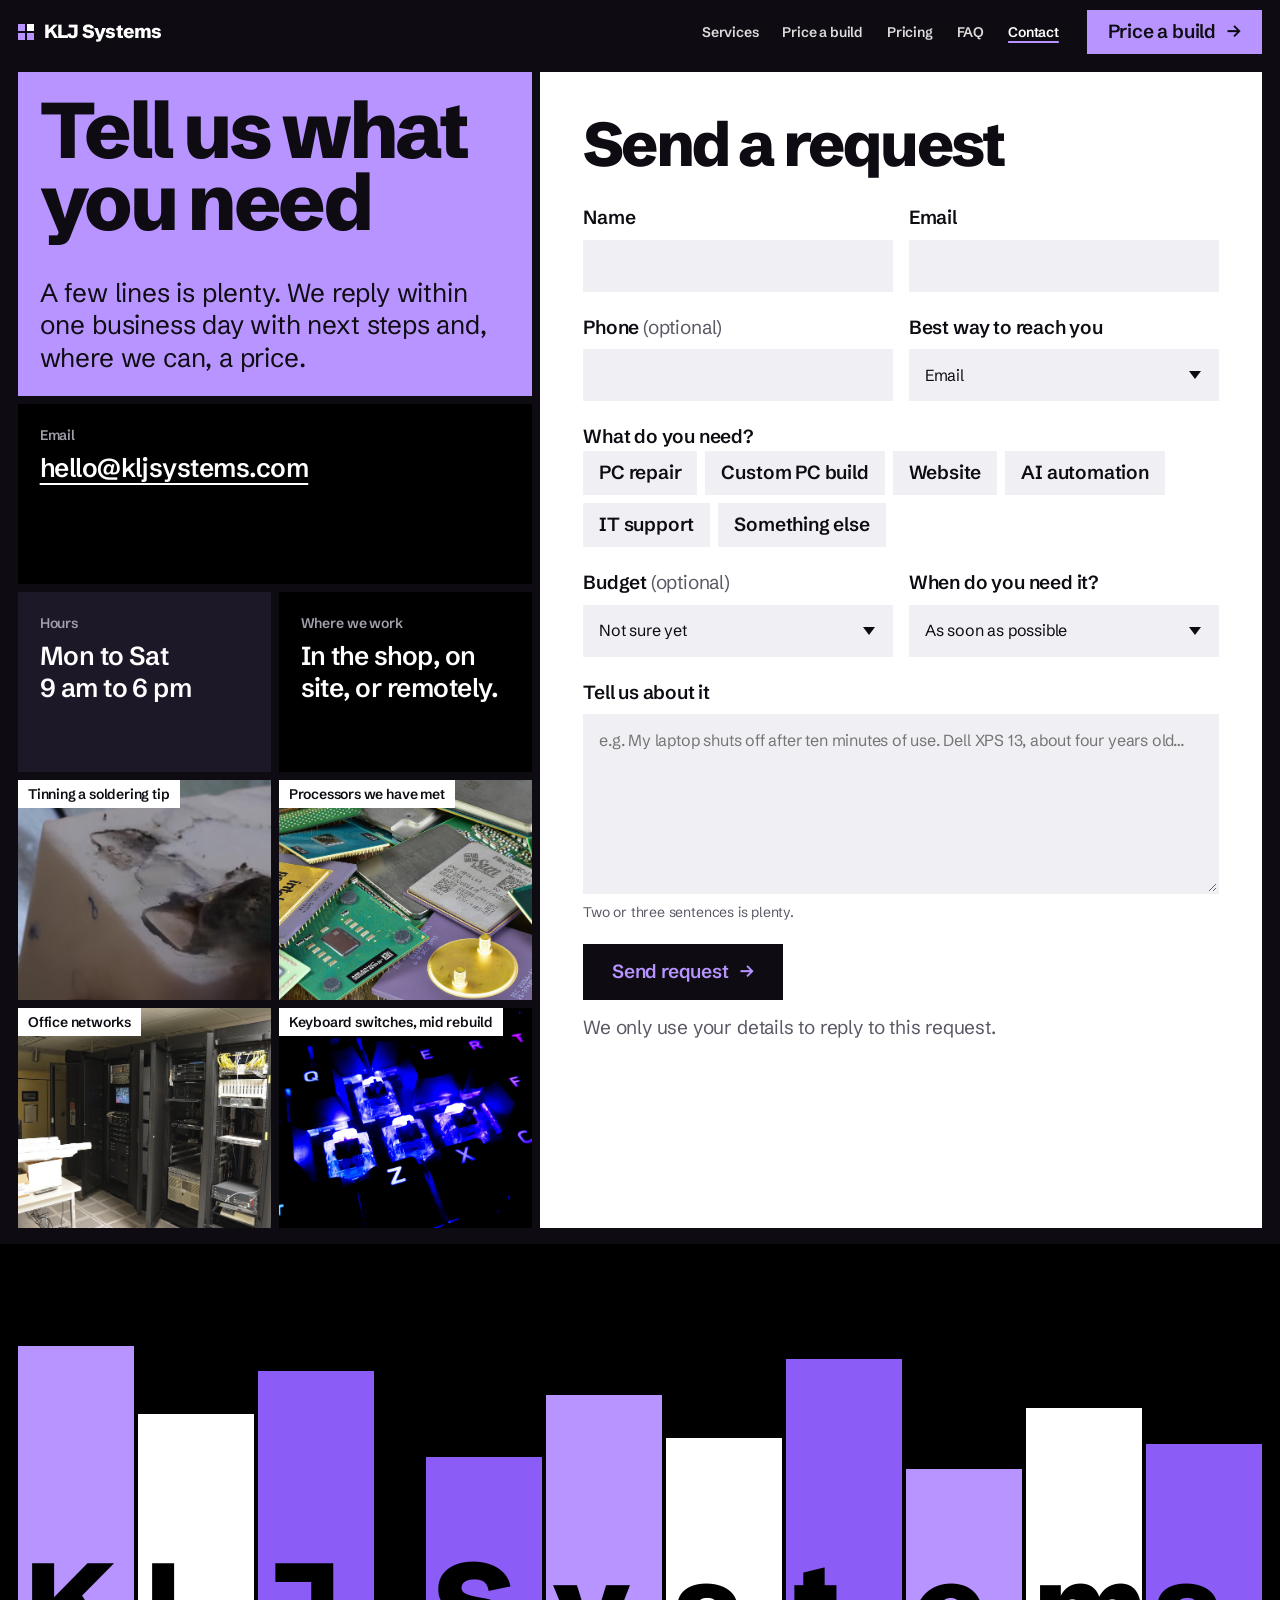
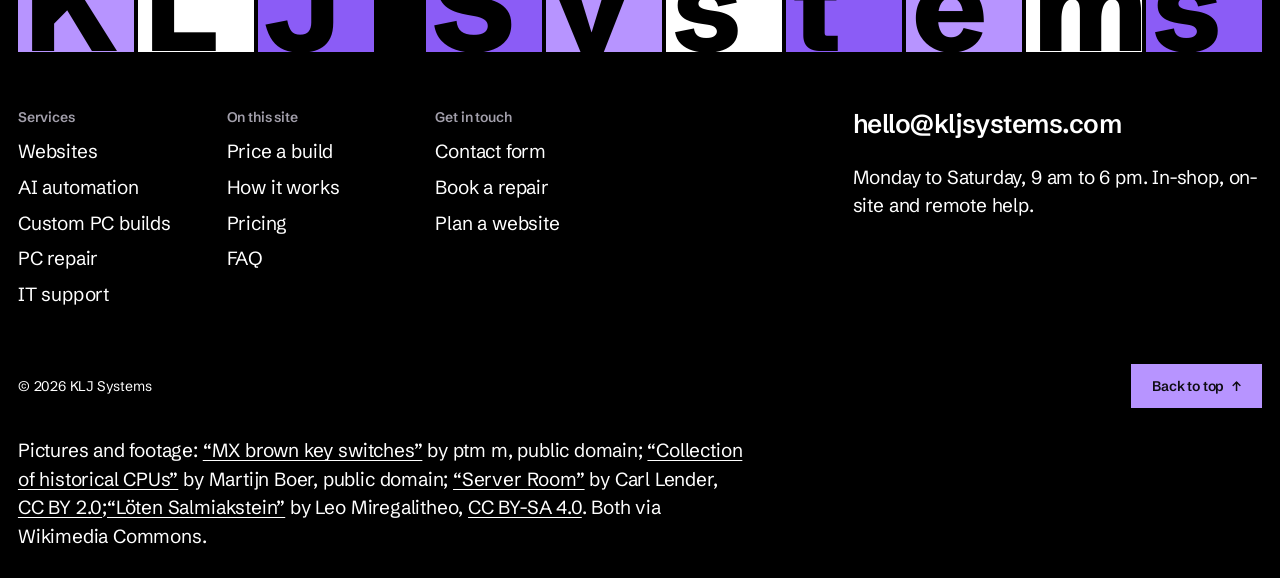
==== contact.html @ bd4d94d3 "Add KLJ Systems marketing website Two static pages for KLJ Systems (websites, AI automation, custom " ====
<!doctype html>
<html lang="en">
<head>
<meta charset="utf-8">
<meta name="viewport" content="width=device-width, initial-scale=1">
<title>Contact KLJ Systems — repairs, builds, websites and automation</title>
<meta name="description" content="Tell KLJ Systems what you need: a PC repair, a custom build, a website, AI automation or IT support. Reply within one business day.">
<meta name="theme-color" content="#0e0c12">
<link rel="icon" href="assets/favicon.svg" type="image/svg+xml">
<link rel="preconnect" href="https://fonts.googleapis.com">
<link rel="preconnect" href="https://fonts.gstatic.com" crossorigin>
<link href="https://fonts.googleapis.com/css2?family=Schibsted+Grotesk:wght@400;600;800&display=swap" rel="stylesheet">
<link rel="stylesheet" href="css/site.css">
<script>document.documentElement.classList.add('js')</script>
</head>
<body>
<a class="skip" href="#form">Skip to the form</a>

<header class="bar">
  <a class="bar__mark" href="index.html"><span class="bar__chip" aria-hidden="true"><i></i><i></i><i></i><i></i></span>KLJ Systems</a>
  <nav class="bar__links" aria-label="Main">
    <a href="index.html#services">Services</a>
    <a href="index.html#build">Price a build</a>
    <a href="index.html#pricing">Pricing</a>
    <a href="index.html#faq">FAQ</a>
    <a href="contact.html" aria-current="page">Contact</a>
  </nav>
  <a class="button" href="index.html#build">Price a build <span class="arrow" aria-hidden="true">→</span></a>
</header>

<main id="main" class="contact">
  <div class="contact__side">
    <div class="ctile ctile--title">
      <h1 data-lines>Tell us what you need</h1>
      <p data-reveal>A few lines is plenty. We reply within one business day with next steps and, where we can, a price.</p>
    </div>
    <div class="ctile ctile--dark ctile--wide" data-reveal style="--i:1">
      <h2>Email</h2>
      <p class="lead"><a class="link-on" href="mailto:hello@kljsystems.com">hello@kljsystems.com</a></p>
    </div>
    <div class="ctile" data-reveal style="--i:2">
      <h2>Hours</h2>
      <p class="lead">Mon to Sat<br>9 am to 6 pm</p>
    </div>
    <div class="ctile ctile--dark" data-reveal style="--i:3">
      <h2>Where we work</h2>
      <p class="lead">In the shop, on site, or remotely.</p>
    </div>
    <figure class="ctile ctile--pic" data-reveal style="--i:4">
      <video autoplay muted loop playsinline preload="metadata" poster="assets/img/loten-salmiakstein-poster.jpg" width="854" height="480" aria-hidden="true"><source src="assets/img/loten-salmiakstein.webm" type="video/webm"></video>
      <figcaption>Tinning a soldering tip</figcaption>
    </figure>
    <figure class="ctile ctile--pic" data-reveal style="--i:5">
      <img src="assets/img/collection-of-historical-cpus.jpg" width="1600" height="1066" alt="A pile of desktop processors from three decades" loading="lazy">
      <figcaption>Processors we have met</figcaption>
    </figure>
    <figure class="ctile ctile--pic" data-reveal style="--i:6">
      <img src="assets/img/server-room-22397102849.jpg" width="1600" height="1066" alt="Server racks with network cabling in a small server room" loading="lazy">
      <figcaption>Office networks</figcaption>
    </figure>
    <figure class="ctile ctile--pic" data-reveal style="--i:7">
      <img src="assets/img/mx-brown-key-switches.jpg" width="1600" height="1200" alt="Backlit mechanical key switches with the keycaps removed" loading="lazy">
      <figcaption>Keyboard switches, mid rebuild</figcaption>
    </figure>
  </div>

  <section class="formtile on-paper" id="form" aria-labelledby="form-title">
    <div id="form-area">
      <h2 id="form-title" data-reveal>Send a request</h2>
      <div class="prefill" id="prefill" hidden>
        <b>Your build sheet is attached below.</b>
        <span>Change anything you like before you send it.</span>
      </div>

      <form class="form" id="contact-form" action="mailto:hello@kljsystems.com" method="post" enctype="text/plain" novalidate style="margin-top:32px">
        <div class="fld">
          <label for="f-name">Name</label>
          <input id="f-name" name="name" type="text" autocomplete="name" required aria-describedby="e-name">
          <span class="err" id="e-name" aria-live="polite"></span>
        </div>
        <div class="fld">
          <label for="f-email">Email</label>
          <input id="f-email" name="email" type="email" autocomplete="email" spellcheck="false" required aria-describedby="e-email">
          <span class="err" id="e-email" aria-live="polite"></span>
        </div>
        <div class="fld">
          <label for="f-phone">Phone <span class="opt">(optional)</span></label>
          <input id="f-phone" name="phone" type="tel" autocomplete="tel">
        </div>
        <div class="fld">
          <label for="f-reach">Best way to reach you</label>
          <select id="f-reach" name="reach">
            <option>Email</option>
            <option>Phone call</option>
            <option>Text message</option>
          </select>
        </div>

        <fieldset class="fld full" aria-describedby="e-service">
          <legend>What do you need?</legend>
          <div class="chips">
            <label class="chip"><input type="radio" name="service" value="PC repair" required><span>PC repair</span></label>
            <label class="chip"><input type="radio" name="service" value="Custom PC build"><span>Custom PC build</span></label>
            <label class="chip"><input type="radio" name="service" value="Website"><span>Website</span></label>
            <label class="chip"><input type="radio" name="service" value="AI automation"><span>AI automation</span></label>
            <label class="chip"><input type="radio" name="service" value="IT support"><span>IT support</span></label>
            <label class="chip"><input type="radio" name="service" value="Something else"><span>Something else</span></label>
          </div>
          <span class="err" id="e-service" aria-live="polite"></span>
        </fieldset>

        <div class="fld">
          <label for="f-budget">Budget <span class="opt">(optional)</span></label>
          <select id="f-budget" name="budget">
            <option value="">Not sure yet</option>
            <option>Under $500</option>
            <option>$500 to $1,500</option>
            <option>$1,500 to $3,000</option>
            <option>$3,000 or more</option>
          </select>
        </div>
        <div class="fld">
          <label for="f-when">When do you need it?</label>
          <select id="f-when" name="when">
            <option>As soon as possible</option>
            <option>Within a couple of weeks</option>
            <option>This month or later</option>
            <option>Just getting prices</option>
          </select>
        </div>

        <div class="fld full">
          <label for="f-message">Tell us about it</label>
          <textarea id="f-message" name="message" required aria-describedby="h-message e-message" placeholder="e.g. My laptop shuts off after ten minutes of use. Dell XPS 13, about four years old…"></textarea>
          <span class="hint" id="h-message">Two or three sentences is plenty.</span>
          <span class="err" id="e-message" aria-live="polite"></span>
        </div>

        <div class="hp" aria-hidden="true"><label for="f-company">Leave this empty</label><input id="f-company" name="company" type="text" tabindex="-1" autocomplete="off"></div>

        <div class="form__send">
          <button class="button" type="submit" id="send">Send request <span class="arrow" aria-hidden="true">→</span></button>
          <p>We only use your details to reply to this request.</p>
        </div>
      </form>
    </div>

    <div class="done" id="done" hidden tabindex="-1">
      <h2>Thanks, it is on its way</h2>
      <p id="done-text">We will reply within one business day.</p>
      <a class="button" href="index.html">Back to the home page</a>
    </div>
  </section>
</main>

<footer class="foot">
  <div class="blocks" aria-label="KLJ Systems" role="img" data-reveal-group>
    <span class="block" style="--h:100%;--hs:1.4;--i:0" aria-hidden="true">K</span>
    <span class="block" style="--h:78%;--hs:1.1;--i:1" aria-hidden="true">L</span>
    <span class="block" style="--h:92%;--hs:1.3;--i:2" aria-hidden="true">J</span>
    <span class="block block--gap" aria-hidden="true"></span>
    <span class="brk" aria-hidden="true"></span>
    <span class="block" style="--h:64%;--hs:.9;--i:3" aria-hidden="true">S</span>
    <span class="block" style="--h:84%;--hs:1;--i:4" aria-hidden="true">y</span>
    <span class="block" style="--h:70%;--hs:.85;--i:5" aria-hidden="true">s</span>
    <span class="block" style="--h:96%;--hs:1.05;--i:6" aria-hidden="true">t</span>
    <span class="block" style="--h:60%;--hs:.8;--i:7" aria-hidden="true">e</span>
    <span class="block" style="--h:80%;--hs:.95;--i:8" aria-hidden="true">m</span>
    <span class="block" style="--h:68%;--hs:.9;--i:9" aria-hidden="true">s</span>
  </div>
  <div class="foot__grid">
    <nav class="foot__col" aria-label="Services"><h3>Services</h3><a href="index.html#websites">Websites</a><a href="index.html#automation">AI automation</a><a href="index.html#builds">Custom PC builds</a><a href="index.html#repairs">PC repair</a><a href="index.html#support">IT support</a></nav>
    <nav class="foot__col" aria-label="Company"><h3>On this site</h3><a href="index.html#build">Price a build</a><a href="index.html#process">How it works</a><a href="index.html#pricing">Pricing</a><a href="index.html#faq">FAQ</a></nav>
    <nav class="foot__col" aria-label="Get in touch"><h3>Get in touch</h3><a href="contact.html">Contact form</a><a href="contact.html?service=PC%20repair">Book a repair</a><a href="contact.html?service=Website">Plan a website</a></nav>
    <div class="foot__contact">
      <p class="lead"><a class="link" href="mailto:hello@kljsystems.com">hello@kljsystems.com</a></p>
      <p>Monday to Saturday, 9 am to 6 pm. In-shop, on-site and remote help.</p>
    </div>
  </div>
  <div class="foot__last">
    <span>© <span data-year>2026</span> KLJ Systems</span>
    <a class="button" href="#main">Back to top <span class="arrow" aria-hidden="true">↑</span></a>
  </div>
  <p class="credits">Pictures and footage: <a href="https://commons.wikimedia.org/wiki/File:MX_brown_key_switches.jpg">“MX brown key switches”</a> by ptm m, public domain; <a href="https://commons.wikimedia.org/wiki/File:Collection_of_historical_CPUs.jpg">“Collection of historical CPUs”</a> by Martijn Boer, public domain; <a href="https://commons.wikimedia.org/wiki/File:Server_Room_(22397102849).jpg">“Server Room”</a> by Carl Lender, <a href="https://creativecommons.org/licenses/by/2.0">CC BY 2.0</a>;<a href="https://commons.wikimedia.org/wiki/File:L%C3%B6ten_Salmiakstein.webm">“Löten Salmiakstein”</a> by Leo Miregalitheo, <a href="https://creativecommons.org/licenses/by-sa/4.0">CC BY-SA 4.0</a>. Both via Wikimedia Commons.</p>
</footer>

<script src="js/site.js" defer></script>
<script src="js/contact.js" defer></script>
</body>
</html>
---- css/site.css ----
/* KLJ Systems — site styles
   Direction: "the well-kept board". The page is a circuit board: flat tiles seated edge to edge
   with narrow gaps, near-black board, purple on the few parts you press. */

/* ---------- tokens ---------- */
:root {
  --bg: #0e0c12;          /* near-black: the board */
  --surface: #1d1828;     /* one step up from the board */
  --surface-2: #2a2338;   /* two steps up */
  --plum: #241838;        /* deep purple: whole fields */
  --ink: #ffffff;
  --muted: #a29fab;
  --accent: #b794ff;      /* purple: actions only */
  --accent-strong: #cdb4ff;
  --accent-ink: #0e0c12;
  --black: #000000;
  --black-2: #0b0a0d;
  --paper: #ffffff;
  --paper-2: #f0eff3;
  --paper-ink: #0e0c12;

  --font: "Schibsted Grotesk", system-ui, sans-serif;
  --step-small: clamp(0.8125rem, 0.79rem + 0.1vw, 0.875rem);
  --step-body: clamp(1.0625rem, 1rem + 0.25vw, 1.1875rem);
  --step-lead: clamp(1.25rem, 1.1rem + 0.7vw, 1.625rem);
  --step-head: clamp(2rem, 1.3rem + 3.2vw, 4rem);
  --step-display: clamp(3.5rem, 0.6rem + 9vw, 9.5rem);

  --margin: clamp(16px, 1.4vw, 24px);
  --gap: 8px;
  --pad: clamp(20px, 1.7vw, 28px);
  --radius: 0px;
  --bar-h: 64px;

  --ease-out: cubic-bezier(0.22, 1, 0.36, 1);
  --ease-expo: cubic-bezier(0.16, 1, 0.3, 1);
  --ease-in-out: cubic-bezier(0.76, 0, 0.24, 1);
  --ease-soft: cubic-bezier(0.33, 1, 0.68, 1);
  --ease-exit: cubic-bezier(0.55, 0.055, 0.675, 0.19);
  --t-press: 140ms;
  --t-hover: 180ms;
  --t-ui: 240ms;
  --t-reveal: 800ms;
  --t-open: 1200ms;
  --stagger-line: 90ms;
  --stagger-item: 70ms;
}

/* ---------- reset ---------- */
*, *::before, *::after { box-sizing: border-box; }
html { -webkit-text-size-adjust: 100%; text-size-adjust: 100%; color-scheme: dark; scroll-padding-top: calc(var(--bar-h) + 12px); }
.on-paper, .ticket { color-scheme: light; }
a, button, input, select, textarea, label { touch-action: manipulation; -webkit-tap-highlight-color: transparent; }
body { margin: 0; background: var(--bg); color: var(--ink); font-family: var(--font); font-size: var(--step-body); line-height: 1.45; letter-spacing: -0.01em; -webkit-font-smoothing: antialiased; text-rendering: optimizeLegibility; overflow-x: clip; }
h1, h2, h3, h4, p, figure, blockquote, ul, ol, dl, dd { margin: 0; }
ul[class], ol[class] { padding: 0; list-style: none; }
img, video, svg { display: block; max-width: 100%; }
img, video { height: auto; }
button, input, select, textarea { font: inherit; color: inherit; letter-spacing: inherit; }
button { background: none; border: 0; padding: 0; cursor: pointer; }
a { color: inherit; }
:target { scroll-margin-top: calc(var(--bar-h) + 12px); }
::selection { background: var(--accent); color: var(--accent-ink); }
:focus-visible { outline: 2px solid var(--accent); outline-offset: 3px; }
.on-paper :focus-visible { outline-color: var(--paper-ink); }
.sr-only { position: absolute; width: 1px; height: 1px; overflow: hidden; clip-path: inset(50%); white-space: nowrap; }
.skip { position: absolute; left: var(--margin); top: -100px; z-index: 50; background: var(--accent); color: var(--accent-ink); padding: 12px 16px; font-weight: 600; text-decoration: none; }
.skip:focus { top: 12px; }

/* ---------- type ---------- */
h1, h2, h3 { font-weight: 800; letter-spacing: -0.045em; line-height: 0.92; text-wrap: balance; }
.display { font-size: var(--step-display); font-weight: 800; letter-spacing: -0.05em; line-height: 0.88; }
.head { font-size: var(--step-head); font-weight: 800; letter-spacing: -0.045em; line-height: 0.92; }
.lead { font-size: var(--step-lead); line-height: 1.25; letter-spacing: -0.02em; }
.small { font-size: var(--step-small); line-height: 1.4; }
.strong { font-weight: 600; }
p { max-width: 54ch; text-wrap: pretty; }
p + p { margin-top: 0.8em; }


/* ---------- controls ---------- */
.button { display: inline-flex; align-items: center; justify-content: center; gap: 0.6em; min-height: 48px; padding: 0 1.3rem; background: var(--accent); color: var(--accent-ink); border-radius: var(--radius); font-weight: 600; text-decoration: none; white-space: nowrap; transition: transform var(--t-press) var(--ease-out), background-color var(--t-hover) ease, color var(--t-hover) ease; }
.button--forest { background: var(--bg); color: var(--accent); }
.button--paper { background: var(--paper); color: var(--paper-ink); }
.button:active { transform: scale(0.97); }
.button .arrow { display: inline-block; transition: transform var(--t-ui) var(--ease-out); }
.link { text-decoration: underline; text-decoration-color: transparent; text-underline-offset: 0.22em; text-decoration-thickness: 0.08em; transition: text-decoration-color var(--t-hover) ease, color var(--t-hover) ease; }
.link-on { text-decoration: underline; text-underline-offset: 0.22em; text-decoration-thickness: 0.08em; }
@media (hover: hover) and (pointer: fine) {
  .button:hover { background: var(--accent-strong); }
  .button--forest:hover { background: #000; color: var(--accent); }
  .button--paper:hover { background: var(--accent); }
  .button:hover .arrow { transform: translateX(4px); }
  .link:hover { text-decoration-color: currentColor; }
}

/* ---------- the bar (sticky, plain) ---------- */
.bar { position: sticky; top: 0; z-index: 30; height: var(--bar-h); display: flex; align-items: center; gap: 28px; padding-inline: var(--margin); background: var(--bg); }
.bar { transition: transform 320ms var(--ease-out); }
.bar.is-hidden { transform: translateY(-100%); transition-duration: 240ms; }
@media (prefers-reduced-motion: reduce) { .bar, .bar.is-hidden { transition: none; } }
.bar__mark { display: inline-flex; align-items: center; gap: 10px; font-weight: 800; font-size: var(--step-body); letter-spacing: -0.04em; text-decoration: none; margin-right: auto; }
.bar__chip { display: grid; grid-template-columns: repeat(2, 7px); gap: 2px; }
.bar__chip i { width: 7px; height: 7px; background: var(--accent); }
.bar__chip i:nth-child(2) { background: var(--ink); }
.bar__links { display: flex; gap: 24px; font-weight: 600; font-size: var(--step-small); }
.bar__links a { text-decoration: none; padding-block: 8px; opacity: 0.86; transition: opacity var(--t-hover) ease; }
.bar__links a:hover, .bar__links a[aria-current="page"] { opacity: 1; text-decoration: underline; text-underline-offset: 0.3em; text-decoration-thickness: 2px; text-decoration-color: var(--accent); }
.bar .button { min-height: 44px; }
@media (max-width: 860px) { .bar__links { display: none; } .bar { gap: 12px; } }

/* ---------- hero: the white panel and the stage where the PC comes apart ---------- */
.hero { position: relative; height: max(calc(100svh - var(--bar-h)), 640px); padding: var(--gap) var(--margin); display: grid; grid-template-columns: repeat(12, minmax(0, 1fr)); gap: var(--gap); background: var(--bg); }
.panel { grid-column: 1 / span 4; background: var(--paper); color: var(--paper-ink); padding: clamp(22px, 2vw, 30px); display: flex; flex-direction: column; gap: 22px; min-height: 0; }
.panel h1 { font-size: var(--step-head); letter-spacing: -0.05em; line-height: 1; white-space: nowrap; }
.panel h1 .bar__chip i { background: var(--paper-ink); }
.panel h1 .bar__chip i:nth-child(2) { background: #7c4dff; }
.panel__sentence { font-size: var(--step-lead); line-height: 1.25; letter-spacing: -0.02em; max-width: 22ch; }
.panel__lines { display: grid; gap: 4px; font-size: var(--step-small); font-weight: 600; }
.panel__lines li { display: flex; gap: 8px; align-items: center; }
.panel__lines li::before { content: ""; width: 8px; height: 8px; background: var(--paper-ink); flex: none; }
.panel .button { align-self: flex-start; }
.panel__services { margin-top: auto; display: grid; }
.panel__services a { display: flex; justify-content: space-between; align-items: center; gap: 12px; padding: 12px 14px; font-size: var(--step-body); font-weight: 600; text-decoration: none; background: var(--paper-2); transition: background-color var(--t-hover) ease, color var(--t-hover) ease; }
.panel__services a:nth-child(even) { background: var(--paper); }
.panel__services a span { transition: transform var(--t-ui) var(--ease-out); }
@media (hover: hover) and (pointer: fine) {
  .panel__services a:hover { background: var(--paper-ink); color: var(--accent); }
  .panel__services a:hover span { transform: translateX(4px); }
}

.stage { grid-column: 5 / -1; position: relative; margin: 0; background: var(--surface); overflow: clip; min-height: 0; }
.stage__poster { position: absolute; inset: 0; width: 100%; height: 100%; object-fit: cover; opacity: 0.55; transition: opacity 600ms ease; }
.stage.is-live .stage__poster { opacity: 0; }
.stage__canvas { position: absolute; inset: 0; width: 100%; height: 100%; display: block; cursor: grab; touch-action: pan-y; }
.stage.is-dragging .stage__canvas { cursor: grabbing; }
.stage__labels { position: absolute; inset: 0; pointer-events: none; }
.stage__label { position: absolute; left: 0; top: 0; display: inline-flex; align-items: center; gap: 8px; padding: 6px 10px; border: 0; font: inherit; font-size: var(--step-small); font-weight: 600; white-space: nowrap; background: var(--paper); color: var(--paper-ink); opacity: 0; translate: -50% -50%; cursor: pointer; will-change: transform, opacity; transition: background-color var(--t-hover) ease, color var(--t-hover) ease; }
.stage__label::before { content: ""; width: 8px; height: 8px; background: #7c4dff; }
.stage__label:focus-visible { opacity: 1 !important; outline-offset: 2px; }
@media (hover: hover) and (pointer: fine) { .stage__label:hover { background: var(--accent); color: var(--accent-ink); } .stage__label:hover::before { background: var(--accent-ink); } }
.stage__card { position: absolute; left: 0; top: 0; z-index: 3; width: min(320px, calc(100% - 24px)); padding: 16px 18px; background: var(--paper); color: var(--paper-ink); pointer-events: none; opacity: 0; transition: opacity 160ms ease; }
.stage__card.is-on { opacity: 1; }
.stage__card strong { display: flex; align-items: center; gap: 8px; font-size: var(--step-body); font-weight: 800; letter-spacing: -0.02em; }
.stage__card strong::before { content: ""; width: 10px; height: 10px; background: #7c4dff; }
.stage__card p { margin-top: 6px; font-size: 1rem; line-height: 1.4; color: #3a3644; }
.stage__bar { position: absolute; left: 0; right: 0; bottom: 0; display: flex; justify-content: space-between; align-items: center; gap: 16px; padding: 16px 20px; font-size: var(--step-small); color: var(--muted); pointer-events: none; }
.stage__bar span { max-width: 46ch; }
.stage__toggle { pointer-events: auto; min-height: 44px; padding: 0 18px; background: var(--surface-2); color: var(--ink); font-weight: 600; font-size: var(--step-small); transition: background-color var(--t-hover) ease, transform var(--t-press) var(--ease-out); }
.stage__toggle:active { transform: scale(0.97); }
@media (hover: hover) and (pointer: fine) { .stage__toggle:hover { background: var(--accent); color: var(--accent-ink); } }

/* ---------- section scaffolding ---------- */
.sec-head { display: grid; grid-template-columns: repeat(12, minmax(0, 1fr)); gap: var(--gap); }

/* ---------- services: statement cell + dark rows ---------- */
.services { display: grid; grid-template-columns: 1fr 1fr; min-height: 90svh; }
.services__cell { background: var(--paper); color: var(--paper-ink); padding: clamp(28px, 3.4vw, 56px); display: flex; flex-direction: column; justify-content: space-between; gap: 48px; }
.services__cell h2 { font-size: clamp(2.5rem, 4.6vw, 4.6rem); }
.services__cell h2 .zz { display: block; }
.services__cell h2 .zz--r { text-align: right; }
.services__foot { display: flex; justify-content: space-between; align-items: flex-end; gap: 24px; }
.services__foot p { max-width: 34ch; font-size: var(--step-body); }
.services__pic { margin-block: auto; aspect-ratio: 16 / 9; overflow: clip; max-height: 34svh; }
.services__pic img { width: 100%; height: 100%; object-fit: cover; }
.services__rows { display: grid; }
.row { display: grid; grid-template-columns: 5fr 4fr 3fr; gap: 24px; padding: 28px; align-content: start; background: var(--black); min-height: 18svh; }
.row:nth-child(even) { background: var(--black-2); }
.row h3 { font-size: var(--step-lead); letter-spacing: -0.03em; line-height: 1.05; font-weight: 800; display: flex; gap: 12px; align-items: baseline; }

.row p { font-size: var(--step-body); line-height: 1.45; }
.row ul { font-size: var(--step-small); display: grid; gap: 4px; color: var(--muted); font-weight: 600; }
.row a { text-decoration: none; }

/* ---------- showcase: one picture cut across a board of tiles ---------- */
.showcase { padding: clamp(80px, 8vw, 128px) var(--margin) calc(var(--gap) * 2); background: var(--bg); }
.mosaic { --cols: 6; --rows: 4; container-type: inline-size; display: grid; grid-template-columns: repeat(var(--cols), minmax(0, 1fr)); gap: var(--gap); position: relative; }
.mosaic__fallback { grid-column: 1 / -1; grid-row: 1 / span 4; width: 100%; height: 100%; object-fit: cover; }
.mosaic.is-built .mosaic__fallback { display: none; }
.mtile { --tile: calc((100cqw - (var(--cols) - 1) * var(--gap)) / var(--cols)); aspect-ratio: 1; position: relative; overflow: clip; background: var(--surface); grid-column: calc(var(--c) + 1); grid-row: calc(var(--r) + 1); }
.mtile__piece { position: absolute; width: 100cqw; height: calc(var(--rows) * var(--tile) + (var(--rows) - 1) * var(--gap)); left: calc(var(--c) * (var(--tile) + var(--gap)) * -1); top: calc(var(--r) * (var(--tile) + var(--gap)) * -1); background-image: var(--img); background-size: cover; background-position: center; transform-origin: calc(var(--c) * (var(--tile) + var(--gap)) + var(--tile) / 2) calc(var(--r) * (var(--tile) + var(--gap)) + var(--tile) / 2); transition: transform 600ms var(--ease-out); }
@media (hover: hover) and (pointer: fine) { .mtile:hover .mtile__piece { transform: scale(1.08); } }
.mcolor { aspect-ratio: 1; padding: 16px; display: flex; flex-direction: column; justify-content: space-between; gap: 8px; z-index: 1; overflow: clip; grid-column: var(--dc); grid-row: var(--dr); }
.mcolor--head { background: var(--accent); color: var(--accent-ink); }
.mcolor--head { grid-column: var(--dc) / span 2; aspect-ratio: auto; }
.mcolor--head h2 { font-size: var(--step-head); }
.mcolor--fact { background: var(--paper); color: var(--paper-ink); font-size: var(--step-body); line-height: 1.3; font-weight: 600; }
.mcolor--fact { background: var(--black); color: var(--ink); }
.mcolor--fact:nth-of-type(odd) { background: var(--plum); }
.mcolor--fact b { display: block; font-size: var(--step-lead); font-weight: 800; letter-spacing: -0.03em; line-height: 1; }
.mcolor--act { background: var(--bg); color: var(--ink); text-decoration: none; transition: background-color var(--t-hover) ease; }
.mcolor--act .lead { font-weight: 800; letter-spacing: -0.03em; }
.mcolor--act .go { width: 48px; height: 48px; background: var(--accent); color: var(--accent-ink); display: grid; place-items: center; font-size: 1.4rem; font-weight: 800; transition: transform var(--t-ui) var(--ease-out); }
@media (hover: hover) and (pointer: fine) { .mcolor--act:hover { background: #000; } .mcolor--act:hover .go { transform: translateX(6px); } }
.showcase__cap { display: flex; justify-content: space-between; gap: 24px; padding: 14px 4px 0; color: var(--muted); font-size: var(--step-small); }

/* ---------- builder: the live thing ---------- */
.builder { background: var(--black); padding: clamp(80px, 9vw, 160px) var(--margin); display: grid; grid-template-columns: repeat(12, minmax(0, 1fr)); gap: var(--gap); align-items: start; }
.builder__intro { grid-column: 1 / span 5; padding-right: clamp(0px, 3vw, 48px); display: grid; gap: 28px; position: sticky; top: calc(var(--bar-h) + 32px); }
.builder__intro h2 { font-size: var(--step-head); }
.builder__intro > p { font-size: var(--step-body); max-width: 40ch; }
.uses { display: grid; grid-template-columns: 1fr 1fr; gap: var(--gap); border: 0; padding: 0; margin: 0; }
.uses legend { font-weight: 600; margin-bottom: 10px; padding: 0; }
.use { position: relative; }
.use input { position: absolute; opacity: 0; inset: 0; cursor: pointer; }
.use span { display: flex; flex-direction: column; gap: 2px; min-height: 76px; justify-content: center; padding: 12px 16px; background: var(--surface); transition: background-color var(--t-hover) ease, color var(--t-hover) ease, transform var(--t-press) var(--ease-out); }
.use span b { font-weight: 800; font-size: var(--step-body); letter-spacing: -0.02em; }
.use span small { font-size: var(--step-small); color: var(--muted); }
.use input:checked + span { background: var(--accent); color: var(--accent-ink); }
.use input:checked + span small { color: #3b2470; }
.use input:focus-visible + span { outline: 2px solid var(--accent); outline-offset: 3px; }
.use input:active + span { transform: scale(0.98); }
@media (hover: hover) and (pointer: fine) { .use input:not(:checked):hover + span { background: var(--surface-2); } }
.budget { display: grid; gap: 10px; }
.budget label { font-weight: 600; display: flex; justify-content: space-between; align-items: baseline; gap: 12px; }
.budget output { font-size: var(--step-head); font-weight: 800; letter-spacing: -0.05em; line-height: 1; }
.range { position: relative; height: 44px; }
.range::before, .range::after { content: ""; position: absolute; left: 0; top: 50%; height: 12px; margin-top: -6px; pointer-events: none; }
.range::before { right: 0; background: var(--surface-2); }
.range::after { width: calc(var(--p, 0.25) * (100% - 28px) + 14px); background: var(--accent); }
.budget input[type="range"] { -webkit-appearance: none; appearance: none; position: relative; z-index: 1; display: block; width: 100%; height: 44px; margin: 0; background: transparent; cursor: pointer; }
.budget input[type="range"]::-webkit-slider-runnable-track { height: 12px; background: transparent; }
.budget input[type="range"]::-moz-range-track { height: 12px; background: transparent; }
.budget input[type="range"]::-moz-range-progress { height: 12px; background: transparent; }
.budget input[type="range"]::-webkit-slider-thumb { -webkit-appearance: none; width: 28px; height: 36px; margin-top: -12px; background: var(--paper); border: 0; border-radius: 0; }
.budget input[type="range"]::-moz-range-thumb { width: 28px; height: 36px; background: var(--paper); border: 0; border-radius: 0; }
.budget__ends { display: flex; justify-content: space-between; font-size: var(--step-small); color: var(--muted); }
html:not(.js) .builder__controls { display: none; }

.ticket { grid-column: 6 / span 7; background: var(--paper); color: var(--paper-ink); padding: clamp(24px, 3vw, 48px); display: grid; gap: 28px; }
.ticket__top { display: flex; justify-content: space-between; align-items: flex-start; gap: 24px; flex-wrap: wrap; }
.ticket__top h3 { font-size: var(--step-head); }
.ticket__meta { text-align: right; font-weight: 600; font-size: var(--step-small); display: grid; gap: 2px; }
.ticket__fit { font-size: var(--step-lead); line-height: 1.25; letter-spacing: -0.02em; max-width: 30ch; }
.parts { width: 100%; border-collapse: collapse; font-size: var(--step-body); }
.parts th { text-align: left; font-weight: 600; font-size: var(--step-small); color: #5b5866; padding: 0 0 10px; }
.parts th:last-child, .parts td:last-child { text-align: right; }
.parts td { padding: 14px 0; border-top: 1px solid #dcdae2; vertical-align: top; }
.parts td:first-child { color: #5b5866; width: 28%; padding-right: 16px; }
.parts td:nth-child(2) { font-weight: 600; }
.parts td:last-child { white-space: nowrap; padding-left: 16px; font-variant-numeric: tabular-nums; }
.parts tbody tr { transition: opacity 260ms ease, transform 360ms var(--ease-out); }
.parts.is-swapping tbody tr { opacity: 0; transform: translateY(6px); }
.totals { display: grid; gap: 6px; font-size: var(--step-lead); letter-spacing: -0.02em; }
.totals div { display: flex; justify-content: space-between; gap: 16px; }
.totals .grand { margin-top: 10px; padding: 18px 20px; background: var(--paper-ink); color: var(--paper); align-items: baseline; }
.totals .grand span:last-child { font-size: var(--step-head); font-weight: 800; letter-spacing: -0.05em; line-height: 1; }
.ticket__note { font-size: var(--step-small); color: #5b5866; max-width: 60ch; }
.ticket__act { display: flex; flex-wrap: wrap; gap: 12px 20px; align-items: center; }
.ticket__act .button { background: var(--paper-ink); color: var(--accent); }
@media (hover: hover) and (pointer: fine) { .ticket__act .button:hover { background: #000; } }

/* ---------- process: many into one ---------- */
.process { padding: clamp(96px, 10vw, 180px) var(--margin); background: var(--plum); display: grid; gap: 48px; view-timeline-name: --process; }
.process__head { display: grid; grid-template-columns: repeat(12, minmax(0, 1fr)); gap: var(--gap); align-items: end; }
.process__head h2 { grid-column: 1 / span 5; font-size: var(--step-head); }
.process__head p { grid-column: 7 / span 5; font-size: var(--step-lead); line-height: 1.3; max-width: 36ch; }
.flow { width: 100%; height: auto; overflow: visible; }
.flow--tall { display: none; }
.flow rect { transform-box: fill-box; transform-origin: center; }
.steps { display: grid; grid-template-columns: repeat(3, minmax(0, 1fr)); gap: var(--gap); }
.step { display: grid; gap: 10px; padding-right: 24px; }
.step h3 { font-size: var(--step-lead); letter-spacing: -0.03em; font-weight: 800; line-height: 1.05; }
.step p { font-size: var(--step-body); }
@supports (animation-timeline: view()) {
  @media (prefers-reduced-motion: no-preference) {
    .flow rect.m { animation: flow-settle linear both; animation-timeline: --process; animation-range: entry 10% cover 55%; }
  }
}
@keyframes flow-settle { from { transform: translate(var(--dx), var(--dy)) rotate(var(--rot)); opacity: 0.25; } to { transform: none; opacity: 1; } }

/* ---------- pricing: plans as a large table ---------- */
.pricing { background: var(--paper); color: var(--paper-ink); padding: clamp(80px, 9vw, 160px) var(--margin); }
.plans { width: 100%; border-collapse: collapse; table-layout: fixed; }
.plans col.what { width: 30%; }
.plans thead th { vertical-align: top; text-align: left; padding: 24px 20px 28px; font-weight: 800; }
.plans thead th:first-child { padding-left: 0; }
.plans thead th h2 { font-size: var(--step-head); }
.plans .name { display: block; font-size: var(--step-lead); letter-spacing: -0.03em; line-height: 1.05; }
.plans .price { display: block; margin-top: 14px; font-size: var(--step-head); font-weight: 400; letter-spacing: -0.05em; line-height: 0.95; }
.plans .per { display: block; margin-top: 8px; font-size: var(--step-small); font-weight: 400; letter-spacing: -0.01em; line-height: 1.3; }
.plans tbody th, .plans tbody td { text-align: left; vertical-align: top; padding: 20px; font-size: var(--step-body); line-height: 1.35; }
.plans tbody th { padding-left: 12px; font-size: var(--step-lead); font-weight: 600; letter-spacing: -0.02em; line-height: 1.15; }
.plans tbody tr:nth-child(odd) { background: var(--paper-2); }
.plans .pick { background: var(--accent) !important; }
.plans tfoot td { padding: 20px; }
.plans tfoot .button { width: 100%; background: var(--paper-ink); color: var(--paper); }
.plans tfoot .pick .button { color: var(--accent); }
@media (hover: hover) and (pointer: fine) { .plans tfoot .button:hover { background: #000; } }
.pricing__note { margin-top: 28px; font-size: var(--step-small); color: #5b5866; }
.plan-cards { display: none; }

/* ---------- faq: a band per question ---------- */
.faq__title { min-height: 40svh; background: var(--accent); color: var(--accent-ink); display: flex; align-items: flex-end; padding: var(--pad) var(--margin); }
.faq__title h2 { font-size: var(--step-display); }
.qa { display: grid; grid-template-columns: repeat(12, minmax(0, 1fr)); gap: var(--gap); padding: 56px var(--margin); background: var(--bg); }
.qa:nth-of-type(even) { background: var(--plum); }
.qa h3 { grid-column: 1 / span 5; font-size: var(--step-lead); letter-spacing: -0.035em; line-height: 1.1; font-weight: 800; padding-right: 24px; }
.qa p { grid-column: 7 / span 6; font-size: var(--step-body); line-height: 1.5; }

/* ---------- cta: the action tile ---------- */
.cta { display: grid; grid-template-columns: repeat(12, minmax(0, 1fr)); gap: 12px; padding: 12px 0; background: var(--bg); overflow: clip; }
.cta__flank { height: 360px; overflow: clip; }
.cta__flank--l { grid-column: 1 / span 2; margin-left: -40px; }
.cta__flank--r { grid-column: 11 / span 2; margin-right: -40px; background: var(--paper); }
.cta__flank img, .cta__flank video { width: 100%; height: 100%; object-fit: cover; }
.cta__main { grid-column: 3 / span 8; min-height: 360px; background: var(--accent); color: var(--accent-ink); padding: 40px; display: flex; flex-direction: column; justify-content: center; gap: 18px; }
.cta__main h2 { font-size: var(--step-head); letter-spacing: -0.045em; }
.cta__main p { max-width: 48ch; }
.cta__main .button { align-self: flex-start; background: var(--accent-ink); color: var(--accent); }
@media (hover: hover) and (pointer: fine) { .cta__main .button:hover { background: #000; } }

/* ---------- footer: the mark, built large ---------- */
.foot { background: var(--black); padding: clamp(72px, 8vw, 120px) var(--margin) 28px; }
.blocks { height: 34svh; min-height: 220px; display: flex; align-items: flex-end; gap: 4px; }
.block { flex: 1 1 0; height: var(--h, 100%); background: var(--accent); color: var(--black); display: flex; align-items: flex-end; justify-content: flex-start; padding: 0 0 0 6px; overflow: clip; font-weight: 800; font-size: var(--step-display); line-height: 0.74; letter-spacing: -0.06em; }
.block:nth-child(3n+2) { background: var(--paper); }
.block:nth-child(3n) { background: #8b5cf6; } /* taste-skill-ignore: purple is the brand colour, chosen by the client */
.block--gap { flex: 0.35 1 0; background: transparent !important; }
.foot__grid { margin-top: 56px; display: grid; grid-template-columns: repeat(12, minmax(0, 1fr)); gap: 24px var(--gap); font-size: var(--step-body); }
.foot__col { grid-column: span 2; display: grid; gap: 8px; align-content: start; }
.foot__col h3 { font-size: var(--step-small); letter-spacing: -0.01em; font-weight: 600; color: var(--muted); line-height: 1.3; margin-bottom: 4px; }
.foot__col a { text-decoration: none; }
.foot__col a:hover { text-decoration: underline; text-underline-offset: 0.2em; }
.foot__contact { grid-column: 9 / span 4; display: grid; gap: 8px; align-content: start; }
.foot__contact .lead { font-weight: 600; }
.foot__last { margin-top: 56px; display: flex; justify-content: space-between; align-items: center; gap: 24px; font-size: var(--step-small); }
.foot__last .button { min-height: 44px; }
.credits { margin-top: 28px; font-size: var(--step-body); max-width: 64ch; line-height: 1.5; }
.credits a { text-underline-offset: 0.18em; }

/* ---------- contact page ---------- */
.contact { display: grid; grid-template-columns: repeat(12, minmax(0, 1fr)); gap: var(--gap); padding: var(--gap) var(--margin) calc(var(--gap) * 2); }
.contact__side { grid-column: 1 / span 5; display: grid; grid-template-columns: 1fr 1fr; gap: var(--gap); align-content: start; }
.ctile { background: var(--surface); padding: var(--pad); display: flex; flex-direction: column; gap: 8px; min-height: 180px; }
.ctile--title { grid-column: 1 / -1; background: var(--accent); color: var(--accent-ink); min-height: 36svh; justify-content: space-between; gap: 28px; }
.ctile--title h1 { font-size: clamp(3rem, 1.4rem + 4.4vw, 6.25rem); }
.ctile--title p { font-size: var(--step-lead); line-height: 1.25; max-width: 28ch; }
.ctile--dark { background: var(--black); }
.ctile h2 { font-size: var(--step-small); letter-spacing: -0.01em; font-weight: 600; color: var(--muted); line-height: 1.3; }
.ctile .lead { font-weight: 600; overflow-wrap: anywhere; }
.ctile--pic { padding: 0; min-height: 220px; position: relative; overflow: clip; }
.ctile--pic img, .ctile--pic video { position: absolute; inset: 0; width: 100%; height: 100%; object-fit: cover; }
.ctile--pic figcaption { position: absolute; left: 0; bottom: 0; height: 28px; display: flex; align-items: center; padding: 0 10px; font-size: var(--step-small); font-weight: 600; background: var(--paper); color: var(--paper-ink); }
.ctile--wide { grid-column: 1 / -1; }
.ctile--pic figcaption { top: 0; bottom: auto; }

.formtile { grid-column: 6 / span 7; background: var(--paper); color: var(--paper-ink); padding: clamp(24px, 3.4vw, 56px); display: grid; gap: 32px; align-content: start; }
.formtile h2 { font-size: var(--step-head); }
.form { display: grid; grid-template-columns: 1fr 1fr; gap: 22px 16px; }
.form .full { grid-column: 1 / -1; }
.fld { display: grid; gap: 8px; align-content: start; }
.fld label, .fld legend { font-weight: 600; font-size: var(--step-body); padding: 0; }
.fld .opt { font-weight: 400; color: #5b5866; }
.fld input, .fld select, .fld textarea { width: 100%; min-height: 52px; padding: 12px 14px; background: var(--paper-2); border: 2px solid transparent; border-radius: var(--radius); font-size: max(16px, 1rem); color: var(--paper-ink); transition: border-color var(--t-hover) ease, background-color var(--t-hover) ease; }
.fld textarea { min-height: 180px; resize: vertical; line-height: 1.5; }
.fld select { appearance: none; background-image: url("data:image/svg+xml,%3Csvg xmlns='http://www.w3.org/2000/svg' width='12' height='8' viewBox='0 0 12 8'%3E%3Cpath d='M0 0h12L6 8z' fill='%230e0c12'/%3E%3C/svg%3E"); background-position: calc(100% - 16px) 50%; background-size: 12px 8px; background-repeat: no-repeat; padding-right: 44px; }
.fld input:hover, .fld select:hover, .fld textarea:hover { background-color: #e7e5ec; }
.fld input:focus, .fld select:focus, .fld textarea:focus { outline: none; border-color: var(--paper-ink); background-color: var(--paper); }
.fld [aria-invalid="true"] { border-color: #b3261e; background-color: #fff4f3; }
.fld .err { color: #b3261e; font-size: var(--step-small); font-weight: 600; min-height: 0; }
.fld .err:empty { display: none; }
.fld .hint { font-size: var(--step-small); color: #5b5866; }
fieldset.fld { border: 0; margin: 0; padding: 0; min-width: 0; }
.chips { display: flex; flex-wrap: wrap; gap: 8px; }
.chip { position: relative; }
.chip input { position: absolute; opacity: 0; inset: 0; cursor: pointer; min-height: 0; }
.chip span { display: inline-flex; align-items: center; min-height: 44px; padding: 0 16px; background: var(--paper-2); font-weight: 600; font-size: var(--step-body); transition: background-color var(--t-hover) ease, color var(--t-hover) ease, transform var(--t-press) var(--ease-out); }
.chip input:checked + span { background: var(--paper-ink); color: var(--accent); }
.chip input:focus-visible + span { outline: 2px solid var(--paper-ink); outline-offset: 2px; }
.chip input:active + span { transform: scale(0.97); }
@media (hover: hover) and (pointer: fine) { .chip input:not(:checked):hover + span { background: #e2e0e8; } }
.form__send { grid-column: 1 / -1; display: flex; flex-wrap: wrap; gap: 14px 24px; align-items: center; }
.form__send .button { background: var(--paper-ink); color: var(--accent); min-height: 56px; padding: 0 1.8rem; }
.form__send .button[disabled] { opacity: 0.6; cursor: progress; }
@media (hover: hover) and (pointer: fine) { .form__send .button:hover { background: #000; } }
.form__send p { color: #5b5866; max-width: 44ch; }
.hp { position: absolute; width: 1px; height: 1px; overflow: hidden; clip-path: inset(50%); white-space: nowrap; } /* taste-skill-ignore: off-screen spam trap, not a rule */
.done { display: grid; gap: 20px; align-content: start; }
.done[hidden] { display: none; }
.done h2 { font-size: var(--step-head); }
.done p { font-size: var(--step-lead); line-height: 1.3; max-width: 34ch; }
.done .button { justify-self: start; background: var(--paper-ink); color: var(--accent); }
.prefill { background: var(--paper-2); padding: 16px 18px; font-size: var(--step-body); display: grid; gap: 6px; }
.prefill[hidden] { display: none; }
.prefill b { font-weight: 600; }

/* ---------- responsive ---------- */
@media (max-width: 1100px) {
  .row { grid-template-columns: 1fr 1fr; }
  .row ul { grid-column: 1 / -1; display: flex; flex-wrap: wrap; gap: 4px 14px; }
  .builder { row-gap: 88px; }
  .builder__intro { grid-column: 1 / -1; position: static; padding-right: 0; }
  .ticket { grid-column: 1 / -1; }
  .contact__side, .formtile { grid-column: 1 / -1; }
  .contact__side { grid-template-columns: 1fr 1fr; }
  .ctile--title { min-height: 34svh; }
}

@media (max-width: 860px) {
  .hero { height: auto; grid-template-columns: 1fr; padding-bottom: 40px; }
  .panel { grid-column: 1; }
  .panel__sentence { max-width: none; }
  .panel .button { align-self: stretch; }
  .stage { grid-column: 1; height: 82vw; min-height: 340px; max-height: 70svh; }
  .stage__bar span { display: none; }
  .stage__bar { justify-content: flex-end; padding: 12px; }

  .services { grid-template-columns: 1fr; min-height: 0; }
  .services__cell { position: static; height: auto; min-height: 70svh; }
  .services__cell h2 { font-size: var(--step-head); }
  .services__foot { flex-direction: column; align-items: flex-start; }
  .row { grid-template-columns: 1fr; gap: 10px; min-height: 0; }

  .mosaic { --cols: 3; --rows: 5; }
  .mcolor { grid-column: var(--pc); grid-row: var(--pr); }
  .mcolor--head { grid-column: 1 / span 2; aspect-ratio: auto; }

  .mcolor--fact { font-size: var(--step-small); padding: 12px; }
  .mcolor--fact b { font-size: var(--step-body); }
  .mcolor.hide-sm { display: none; }
  .mcolor--act { padding: 12px; grid-column: var(--pc) / span 2; aspect-ratio: auto; }
  .mcolor--act .lead { font-size: var(--step-body); }
  .mcolor--act .go { width: 40px; height: 40px; }

  .uses { grid-template-columns: 1fr 1fr; }

  .process__head h2, .process__head p { grid-column: 1 / -1; }
  .flow--wide { display: none; }
  .flow--tall { display: block; }
  .process__body { display: grid; grid-template-columns: 1fr 38vw; gap: 16px; }
  .steps { grid-template-columns: 1fr; grid-template-rows: repeat(3, 1fr); gap: 0; }
  .step { padding-right: 0; align-content: center; }

  .plans { display: none; }
  .plan-cards { display: grid; gap: var(--gap); }
  .pcard { background: var(--paper-2); padding: 24px 20px; display: grid; gap: 16px; }
  .pcard.pick { background: var(--accent); }
  .pcard h3 { font-size: var(--step-lead); }
  .pcard .price { font-size: var(--step-head); font-weight: 400; letter-spacing: -0.05em; line-height: 1; }
  .pcard dl { display: grid; gap: 12px; font-size: 17px; }
  .pcard dt { color: #5b5866; }
  .pcard.pick dt { color: #3b2470; }
  .pcard dd { margin: 0; }
  .pcard .button { width: 100%; background: var(--paper-ink); color: var(--accent); }
  .pricing__title { font-size: var(--step-head); margin-bottom: 24px; }

  .faq__title { min-height: 30svh; }
  .faq__title h2 { font-size: var(--step-display); }
  .qa { grid-template-columns: 1fr; padding: 32px 20px; gap: 12px; }
  .qa h3, .qa p { grid-column: 1; }
  .qa h3 { font-size: var(--step-lead); }


  .cta { grid-template-columns: 1fr 1fr; gap: var(--gap); padding: var(--gap) var(--margin); }
  .cta__main { grid-column: 1 / -1; order: -1; min-height: 300px; padding: 28px 22px; }
  .cta__main h2 { font-size: var(--step-head); }
  .cta__main .button { align-self: stretch; }
  .cta__flank { height: 120px; margin: 0 !important; grid-column: auto !important; }

  .blocks { height: 22svh; min-height: 150px; flex-wrap: wrap; height: auto; }
  .blocks .block { height: calc(11svh * var(--hs, 1)); min-height: 72px; flex: 1 1 12%; font-size: var(--step-display); }
  .blocks .block--gap { display: none; }
  .blocks .brk { flex-basis: 100%; height: 0; }
  .foot__grid { grid-template-columns: 1fr 1fr; }
  .foot__col, .foot__contact { grid-column: auto; }
  .foot__contact { grid-column: 1 / -1; }

  .contact__side { grid-template-columns: 1fr 1fr; }
  .form { grid-template-columns: 1fr; }
}

@media (min-width: 861px) { .blocks .brk { display: none; } }

@media (max-width: 480px) {
  .uses { grid-template-columns: 1fr; }
  .ctile { min-height: 140px; }
  .contact__side { grid-template-columns: 1fr; }
}

/* ---------- motion ---------- */
@view-transition { navigation: auto; }
::view-transition-old(root) { animation: vt-leave 200ms var(--ease-exit) both; }
::view-transition-new(root) { animation: vt-arrive 380ms var(--ease-out) 60ms both; }
@keyframes vt-leave { to { opacity: 0; } }
@keyframes vt-arrive { from { opacity: 0; transform: translateY(16px); } }

@media (prefers-reduced-motion: no-preference) {
  /* hero load: the stage opens from the top, the panel's lines rise */
  .js .hero .stage { clip-path: inset(0 0 100% 0); animation: open-down 1100ms var(--ease-in-out) 100ms forwards; }
  .js .panel [data-load] { opacity: 0; transform: translateY(14px); animation: rise 600ms var(--ease-out) forwards; animation-delay: var(--d, 300ms); }

  /* reveals: the parts of a section arrive in reading order, once */
  .js [data-reveal] { opacity: 0; transform: translateY(24px); transition: opacity 700ms var(--ease-out), transform 900ms var(--ease-out); transition-delay: calc(var(--i, 0) * var(--stagger-item)); }
  .js [data-reveal].is-in { opacity: 1; transform: none; }

  /* the signature: the showcase board opens like a shutter */
  .js .shutter[data-reveal] { opacity: 1; transform: none; }
  .js .shutter { clip-path: inset(0 0 100% 0); transition: clip-path 1200ms var(--ease-in-out); }
  .js .shutter .mtile__piece { scale: 1.12; transition: scale 1600ms var(--ease-soft), transform 600ms var(--ease-out); }
  .js .is-in .shutter, .js .shutter.is-in { clip-path: inset(0); }
  .js .is-in .shutter .mtile__piece, .js .shutter.is-in .mtile__piece { scale: 1; }

  /* footer blocks rise from the baseline */
  .js .blocks .block { transform: scaleY(0.2); transform-origin: bottom; transition: transform 900ms var(--ease-expo); transition-delay: calc(var(--i, 0) * 50ms); }
  .js .blocks.is-in .block { transform: none; }

  /* lines that rise on scroll */
  [data-lines] .line { display: block; overflow: clip; padding-bottom: 0.1em; margin-bottom: -0.1em; }
  [data-lines] .line > span { display: block; }
  .is-split .line > span { transform: translateY(110%); }
  .is-split.is-in .line > span { transform: none; transition: transform 900ms var(--ease-expo) calc(var(--i) * var(--stagger-line)); }
}
@keyframes open-down { to { clip-path: inset(0); } }
@keyframes rise { to { opacity: 1; transform: none; } }


@media (prefers-reduced-motion: reduce) {
  ::view-transition-old(root), ::view-transition-new(root) { animation: none; }
}
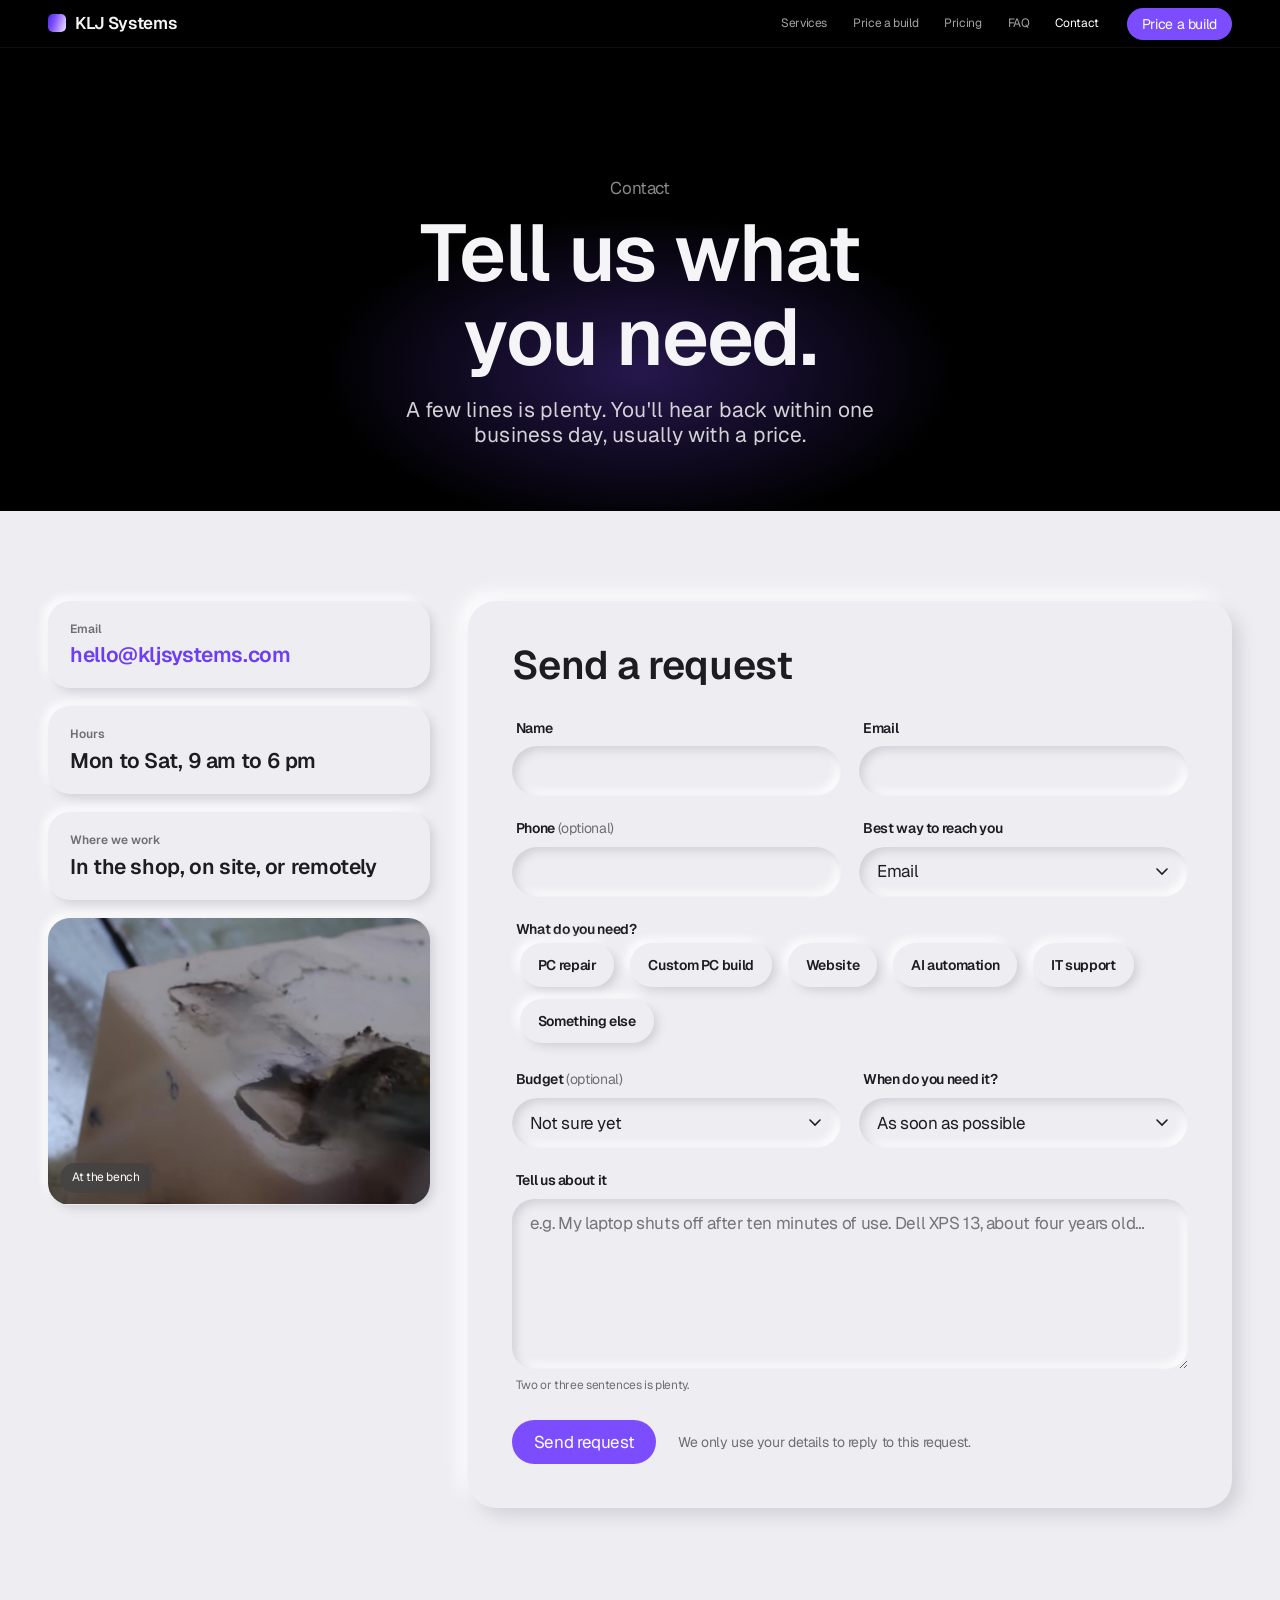
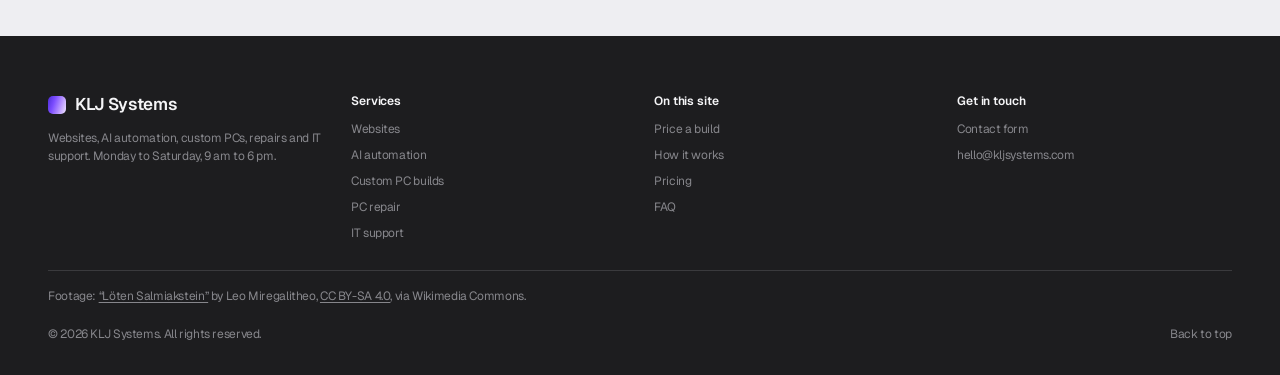
==== commit 0c79049f: "Redesign in Apple's dark style with a scroll-driven PC hero - Restyle both pages after Apple's dark " ====
--- a/contact.html
+++ b/contact.html
@@ -3,13 +3,13 @@
 <head>
 <meta charset="utf-8">
 <meta name="viewport" content="width=device-width, initial-scale=1">
-<title>Contact KLJ Systems — repairs, builds, websites and automation</title>
+<title>Contact KLJ Systems: repairs, builds, websites and automation</title>
 <meta name="description" content="Tell KLJ Systems what you need: a PC repair, a custom build, a website, AI automation or IT support. Reply within one business day.">
-<meta name="theme-color" content="#0e0c12">
+<meta name="theme-color" content="#000000">
 <link rel="icon" href="assets/favicon.svg" type="image/svg+xml">
 <link rel="preconnect" href="https://fonts.googleapis.com">
 <link rel="preconnect" href="https://fonts.gstatic.com" crossorigin>
-<link href="https://fonts.googleapis.com/css2?family=Schibsted+Grotesk:wght@400;600;800&display=swap" rel="stylesheet">
+<link href="https://fonts.googleapis.com/css2?family=Geist:wght@300;400;600&display=swap" rel="stylesheet">
 <link rel="stylesheet" href="css/site.css">
 <script>document.documentElement.classList.add('js')</script>
 </head>
@@ -17,171 +17,127 @@
 <a class="skip" href="#form">Skip to the form</a>
 
 <header class="bar">
-  <a class="bar__mark" href="index.html"><span class="bar__chip" aria-hidden="true"><i></i><i></i><i></i><i></i></span>KLJ Systems</a>
-  <nav class="bar__links" aria-label="Main">
-    <a href="index.html#services">Services</a>
-    <a href="index.html#build">Price a build</a>
-    <a href="index.html#pricing">Pricing</a>
-    <a href="index.html#faq">FAQ</a>
-    <a href="contact.html" aria-current="page">Contact</a>
-  </nav>
-  <a class="button" href="index.html#build">Price a build <span class="arrow" aria-hidden="true">→</span></a>
+  <div class="wrap bar__in">
+    <a class="bar__mark" href="index.html"><i class="chip" aria-hidden="true"></i>KLJ Systems</a>
+    <nav class="bar__links" aria-label="Main">
+      <a href="index.html#services">Services</a>
+      <a href="index.html#build">Price a build</a>
+      <a href="index.html#pricing">Pricing</a>
+      <a href="index.html#faq">FAQ</a>
+      <a href="contact.html" aria-current="page">Contact</a>
+    </nav>
+    <a class="pill pill--primary pill--sm" href="index.html#build">Price a build</a>
+  </div>
 </header>
 
-<main id="main" class="contact">
-  <div class="contact__side">
-    <div class="ctile ctile--title">
-      <h1 data-lines>Tell us what you need</h1>
-      <p data-reveal>A few lines is plenty. We reply within one business day with next steps and, where we can, a price.</p>
-    </div>
-    <div class="ctile ctile--dark ctile--wide" data-reveal style="--i:1">
-      <h2>Email</h2>
-      <p class="lead"><a class="link-on" href="mailto:hello@kljsystems.com">hello@kljsystems.com</a></p>
-    </div>
-    <div class="ctile" data-reveal style="--i:2">
-      <h2>Hours</h2>
-      <p class="lead">Mon to Sat<br>9 am to 6 pm</p>
-    </div>
-    <div class="ctile ctile--dark" data-reveal style="--i:3">
-      <h2>Where we work</h2>
-      <p class="lead">In the shop, on site, or remotely.</p>
-    </div>
-    <figure class="ctile ctile--pic" data-reveal style="--i:4">
-      <video autoplay muted loop playsinline preload="metadata" poster="assets/img/loten-salmiakstein-poster.jpg" width="854" height="480" aria-hidden="true"><source src="assets/img/loten-salmiakstein.webm" type="video/webm"></video>
-      <figcaption>Tinning a soldering tip</figcaption>
-    </figure>
-    <figure class="ctile ctile--pic" data-reveal style="--i:5">
-      <img src="assets/img/collection-of-historical-cpus.jpg" width="1600" height="1066" alt="A pile of desktop processors from three decades" loading="lazy">
-      <figcaption>Processors we have met</figcaption>
-    </figure>
-    <figure class="ctile ctile--pic" data-reveal style="--i:6">
-      <img src="assets/img/server-room-22397102849.jpg" width="1600" height="1066" alt="Server racks with network cabling in a small server room" loading="lazy">
-      <figcaption>Office networks</figcaption>
-    </figure>
-    <figure class="ctile ctile--pic" data-reveal style="--i:7">
-      <img src="assets/img/mx-brown-key-switches.jpg" width="1600" height="1200" alt="Backlit mechanical key switches with the keycaps removed" loading="lazy">
-      <figcaption>Keyboard switches, mid rebuild</figcaption>
-    </figure>
-  </div>
+<main id="main">
+  <section class="contact-hero wrap">
+    <p class="eyebrow muted" data-reveal>Contact</p>
+    <h1 class="display" data-lines>Tell us what you need.</h1>
+    <p class="tagline" data-reveal style="--i:1">A few lines is plenty. You'll hear back within one business day, usually with a price.</p>
+  </section>
 
-  <section class="formtile on-paper" id="form" aria-labelledby="form-title">
-    <div id="form-area">
-      <h2 id="form-title" data-reveal>Send a request</h2>
-      <div class="prefill" id="prefill" hidden>
-        <b>Your build sheet is attached below.</b>
-        <span>Change anything you like before you send it.</span>
-      </div>
+  <section class="band band--neu light" style="padding-top:clamp(56px,7vw,96px)">
+    <div class="wrap contact">
+      <aside class="contact__side">
+        <div class="info" data-reveal><h2>Email</h2><p><a class="link" href="mailto:hello@kljsystems.com">hello@kljsystems.com</a></p></div>
+        <div class="info" data-reveal style="--i:1"><h2>Hours</h2><p>Mon to Sat, 9 am to 6 pm</p></div>
+        <div class="info" data-reveal style="--i:2"><h2>Where we work</h2><p>In the shop, on site, or remotely</p></div>
+        <figure class="info info--media" data-reveal style="--i:3">
+          <video autoplay muted loop playsinline preload="metadata" poster="assets/img/loten-salmiakstein-poster.jpg" width="854" height="480" aria-hidden="true"><source src="assets/img/loten-salmiakstein.webm" type="video/webm"></video>
+          <figcaption>At the bench</figcaption>
+        </figure>
+      </aside>
 
-      <form class="form" id="contact-form" action="mailto:hello@kljsystems.com" method="post" enctype="text/plain" novalidate style="margin-top:32px">
-        <div class="fld">
-          <label for="f-name">Name</label>
-          <input id="f-name" name="name" type="text" autocomplete="name" required aria-describedby="e-name">
-          <span class="err" id="e-name" aria-live="polite"></span>
-        </div>
-        <div class="fld">
-          <label for="f-email">Email</label>
-          <input id="f-email" name="email" type="email" autocomplete="email" spellcheck="false" required aria-describedby="e-email">
-          <span class="err" id="e-email" aria-live="polite"></span>
-        </div>
-        <div class="fld">
-          <label for="f-phone">Phone <span class="opt">(optional)</span></label>
-          <input id="f-phone" name="phone" type="tel" autocomplete="tel">
-        </div>
-        <div class="fld">
-          <label for="f-reach">Best way to reach you</label>
-          <select id="f-reach" name="reach">
-            <option>Email</option>
-            <option>Phone call</option>
-            <option>Text message</option>
-          </select>
+      <section class="formcard" id="form" aria-labelledby="form-title">
+        <div id="form-area">
+          <h2 id="form-title">Send a request</h2>
+          <div class="prefill" id="prefill" hidden>
+            <b>Your build sheet is attached below.</b>
+            <span>Change anything you like before you send it.</span>
+          </div>
+
+          <form class="form" id="contact-form" action="mailto:hello@kljsystems.com" method="post" enctype="text/plain" novalidate>
+            <div class="fld">
+              <label for="f-name">Name</label>
+              <input id="f-name" name="name" type="text" autocomplete="name" required aria-describedby="e-name">
+              <span class="err" id="e-name" aria-live="polite"></span>
+            </div>
+            <div class="fld">
+              <label for="f-email">Email</label>
+              <input id="f-email" name="email" type="email" autocomplete="email" spellcheck="false" required aria-describedby="e-email">
+              <span class="err" id="e-email" aria-live="polite"></span>
+            </div>
+            <div class="fld">
+              <label for="f-phone">Phone <span class="opt">(optional)</span></label>
+              <input id="f-phone" name="phone" type="tel" autocomplete="tel">
+            </div>
+            <div class="fld">
+              <label for="f-reach">Best way to reach you</label>
+              <select id="f-reach" name="reach"><option>Email</option><option>Phone call</option><option>Text message</option></select>
+            </div>
+
+            <fieldset class="fld full" aria-describedby="e-service">
+              <legend>What do you need?</legend>
+              <div class="chips">
+                <label class="chip-opt"><input type="radio" name="service" value="PC repair" required><span>PC repair</span></label>
+                <label class="chip-opt"><input type="radio" name="service" value="Custom PC build"><span>Custom PC build</span></label>
+                <label class="chip-opt"><input type="radio" name="service" value="Website"><span>Website</span></label>
+                <label class="chip-opt"><input type="radio" name="service" value="AI automation"><span>AI automation</span></label>
+                <label class="chip-opt"><input type="radio" name="service" value="IT support"><span>IT support</span></label>
+                <label class="chip-opt"><input type="radio" name="service" value="Something else"><span>Something else</span></label>
+              </div>
+              <span class="err" id="e-service" aria-live="polite"></span>
+            </fieldset>
+
+            <div class="fld">
+              <label for="f-budget">Budget <span class="opt">(optional)</span></label>
+              <select id="f-budget" name="budget">
+                <option value="">Not sure yet</option><option>Under $500</option><option>$500 to $1,500</option><option>$1,500 to $3,000</option><option>$3,000 or more</option>
+              </select>
+            </div>
+            <div class="fld">
+              <label for="f-when">When do you need it?</label>
+              <select id="f-when" name="when"><option>As soon as possible</option><option>Within a couple of weeks</option><option>This month or later</option><option>Just getting prices</option></select>
+            </div>
+
+            <div class="fld full">
+              <label for="f-message">Tell us about it</label>
+              <textarea id="f-message" name="message" required aria-describedby="h-message e-message" placeholder="e.g. My laptop shuts off after ten minutes of use. Dell XPS 13, about four years old…"></textarea>
+              <span class="hint" id="h-message">Two or three sentences is plenty.</span>
+              <span class="err" id="e-message" aria-live="polite"></span>
+            </div>
+
+            <div class="hp" aria-hidden="true"><label for="f-company">Leave this empty</label><input id="f-company" name="company" type="text" tabindex="-1" autocomplete="off"></div>
+
+            <div class="form__send">
+              <button class="pill pill--primary" type="submit" id="send">Send request</button>
+              <p>We only use your details to reply to this request.</p>
+            </div>
+          </form>
         </div>
 
-        <fieldset class="fld full" aria-describedby="e-service">
-          <legend>What do you need?</legend>
-          <div class="chips">
-            <label class="chip"><input type="radio" name="service" value="PC repair" required><span>PC repair</span></label>
-            <label class="chip"><input type="radio" name="service" value="Custom PC build"><span>Custom PC build</span></label>
-            <label class="chip"><input type="radio" name="service" value="Website"><span>Website</span></label>
-            <label class="chip"><input type="radio" name="service" value="AI automation"><span>AI automation</span></label>
-            <label class="chip"><input type="radio" name="service" value="IT support"><span>IT support</span></label>
-            <label class="chip"><input type="radio" name="service" value="Something else"><span>Something else</span></label>
-          </div>
-          <span class="err" id="e-service" aria-live="polite"></span>
-        </fieldset>
-
-        <div class="fld">
-          <label for="f-budget">Budget <span class="opt">(optional)</span></label>
-          <select id="f-budget" name="budget">
-            <option value="">Not sure yet</option>
-            <option>Under $500</option>
-            <option>$500 to $1,500</option>
-            <option>$1,500 to $3,000</option>
-            <option>$3,000 or more</option>
-          </select>
+        <div class="done" id="done" hidden tabindex="-1">
+          <h2>Thanks. It's on its way.</h2>
+          <p id="done-text">You'll hear back within one business day.</p>
+          <a class="pill pill--primary" href="index.html">Back to the home page</a>
         </div>
-        <div class="fld">
-          <label for="f-when">When do you need it?</label>
-          <select id="f-when" name="when">
-            <option>As soon as possible</option>
-            <option>Within a couple of weeks</option>
-            <option>This month or later</option>
-            <option>Just getting prices</option>
-          </select>
-        </div>
-
-        <div class="fld full">
-          <label for="f-message">Tell us about it</label>
-          <textarea id="f-message" name="message" required aria-describedby="h-message e-message" placeholder="e.g. My laptop shuts off after ten minutes of use. Dell XPS 13, about four years old…"></textarea>
-          <span class="hint" id="h-message">Two or three sentences is plenty.</span>
-          <span class="err" id="e-message" aria-live="polite"></span>
-        </div>
-
-        <div class="hp" aria-hidden="true"><label for="f-company">Leave this empty</label><input id="f-company" name="company" type="text" tabindex="-1" autocomplete="off"></div>
-
-        <div class="form__send">
-          <button class="button" type="submit" id="send">Send request <span class="arrow" aria-hidden="true">→</span></button>
-          <p>We only use your details to reply to this request.</p>
-        </div>
-      </form>
-    </div>
-
-    <div class="done" id="done" hidden tabindex="-1">
-      <h2>Thanks, it is on its way</h2>
-      <p id="done-text">We will reply within one business day.</p>
-      <a class="button" href="index.html">Back to the home page</a>
+      </section>
     </div>
   </section>
 </main>
 
 <footer class="foot">
-  <div class="blocks" aria-label="KLJ Systems" role="img" data-reveal-group>
-    <span class="block" style="--h:100%;--hs:1.4;--i:0" aria-hidden="true">K</span>
-    <span class="block" style="--h:78%;--hs:1.1;--i:1" aria-hidden="true">L</span>
-    <span class="block" style="--h:92%;--hs:1.3;--i:2" aria-hidden="true">J</span>
-    <span class="block block--gap" aria-hidden="true"></span>
-    <span class="brk" aria-hidden="true"></span>
-    <span class="block" style="--h:64%;--hs:.9;--i:3" aria-hidden="true">S</span>
-    <span class="block" style="--h:84%;--hs:1;--i:4" aria-hidden="true">y</span>
-    <span class="block" style="--h:70%;--hs:.85;--i:5" aria-hidden="true">s</span>
-    <span class="block" style="--h:96%;--hs:1.05;--i:6" aria-hidden="true">t</span>
-    <span class="block" style="--h:60%;--hs:.8;--i:7" aria-hidden="true">e</span>
-    <span class="block" style="--h:80%;--hs:.95;--i:8" aria-hidden="true">m</span>
-    <span class="block" style="--h:68%;--hs:.9;--i:9" aria-hidden="true">s</span>
+  <div class="wrap">
+    <div class="foot__grid">
+      <div class="foot__brand"><a class="bar__mark" href="index.html"><i class="chip" aria-hidden="true"></i>KLJ Systems</a><p>Websites, AI automation, custom PCs, repairs and IT support. Monday to Saturday, 9 am to 6 pm.</p></div>
+      <div><h3>Services</h3><nav aria-label="Services"><a href="index.html#websites">Websites</a><a href="index.html#automation">AI automation</a><a href="index.html#builds">Custom PC builds</a><a href="index.html#repairs">PC repair</a><a href="index.html#support">IT support</a></nav></div>
+      <div><h3>On this site</h3><nav aria-label="On this site"><a href="index.html#build">Price a build</a><a href="index.html#process">How it works</a><a href="index.html#pricing">Pricing</a><a href="index.html#faq">FAQ</a></nav></div>
+      <div><h3>Get in touch</h3><nav aria-label="Get in touch"><a href="contact.html">Contact form</a><a href="mailto:hello@kljsystems.com">hello@kljsystems.com</a></nav></div>
+    </div>
+    <p class="credits">Footage: <a href="https://commons.wikimedia.org/wiki/File:L%C3%B6ten_Salmiakstein.webm">“Löten Salmiakstein”</a> by Leo Miregalitheo, <a href="https://creativecommons.org/licenses/by-sa/4.0">CC BY-SA 4.0</a>, via Wikimedia Commons.</p>
+    <div class="foot__legal"><span>© <span data-year>2026</span> KLJ Systems. All rights reserved.</span><a href="#main">Back to top</a></div>
   </div>
-  <div class="foot__grid">
-    <nav class="foot__col" aria-label="Services"><h3>Services</h3><a href="index.html#websites">Websites</a><a href="index.html#automation">AI automation</a><a href="index.html#builds">Custom PC builds</a><a href="index.html#repairs">PC repair</a><a href="index.html#support">IT support</a></nav>
-    <nav class="foot__col" aria-label="Company"><h3>On this site</h3><a href="index.html#build">Price a build</a><a href="index.html#process">How it works</a><a href="index.html#pricing">Pricing</a><a href="index.html#faq">FAQ</a></nav>
-    <nav class="foot__col" aria-label="Get in touch"><h3>Get in touch</h3><a href="contact.html">Contact form</a><a href="contact.html?service=PC%20repair">Book a repair</a><a href="contact.html?service=Website">Plan a website</a></nav>
-    <div class="foot__contact">
-      <p class="lead"><a class="link" href="mailto:hello@kljsystems.com">hello@kljsystems.com</a></p>
-      <p>Monday to Saturday, 9 am to 6 pm. In-shop, on-site and remote help.</p>
-    </div>
-  </div>
-  <div class="foot__last">
-    <span>© <span data-year>2026</span> KLJ Systems</span>
-    <a class="button" href="#main">Back to top <span class="arrow" aria-hidden="true">↑</span></a>
-  </div>
-  <p class="credits">Pictures and footage: <a href="https://commons.wikimedia.org/wiki/File:MX_brown_key_switches.jpg">“MX brown key switches”</a> by ptm m, public domain; <a href="https://commons.wikimedia.org/wiki/File:Collection_of_historical_CPUs.jpg">“Collection of historical CPUs”</a> by Martijn Boer, public domain; <a href="https://commons.wikimedia.org/wiki/File:Server_Room_(22397102849).jpg">“Server Room”</a> by Carl Lender, <a href="https://creativecommons.org/licenses/by/2.0">CC BY 2.0</a>;<a href="https://commons.wikimedia.org/wiki/File:L%C3%B6ten_Salmiakstein.webm">“Löten Salmiakstein”</a> by Leo Miregalitheo, <a href="https://creativecommons.org/licenses/by-sa/4.0">CC BY-SA 4.0</a>. Both via Wikimedia Commons.</p>
 </footer>
 
 <script src="js/site.js" defer></script>
--- a/css/site.css
+++ b/css/site.css
@@ -1,480 +1,399 @@
-/* KLJ Systems — site styles
-   Direction: "the well-kept board". The page is a circuit board: flat tiles seated edge to edge
-   with narrow gaps, near-black board, purple on the few parts you press. */
+/* KLJ Systems — site styles.
+   Apple's dark "black theater with luminous hardware" style (see DESIGN.md), in KLJ purple.
+   Black canvas, charcoal cards at 28px, glass for anything floating, neumorphic controls in the light bands. */
 
 /* ---------- tokens ---------- */
 :root {
-  --bg: #0e0c12;          /* near-black: the board */
-  --surface: #1d1828;     /* one step up from the board */
-  --surface-2: #2a2338;   /* two steps up */
-  --plum: #241838;        /* deep purple: whole fields */
-  --ink: #ffffff;
-  --muted: #a29fab;
-  --accent: #b794ff;      /* purple: actions only */
-  --accent-strong: #cdb4ff;
-  --accent-ink: #0e0c12;
   --black: #000000;
-  --black-2: #0b0a0d;
-  --paper: #ffffff;
-  --paper-2: #f0eff3;
-  --paper-ink: #0e0c12;
-
-  --font: "Schibsted Grotesk", system-ui, sans-serif;
-  --step-small: clamp(0.8125rem, 0.79rem + 0.1vw, 0.875rem);
-  --step-body: clamp(1.0625rem, 1rem + 0.25vw, 1.1875rem);
-  --step-lead: clamp(1.25rem, 1.1rem + 0.7vw, 1.625rem);
-  --step-head: clamp(2rem, 1.3rem + 3.2vw, 4rem);
-  --step-display: clamp(3.5rem, 0.6rem + 9vw, 9.5rem);
-
-  --margin: clamp(16px, 1.4vw, 24px);
-  --gap: 8px;
-  --pad: clamp(20px, 1.7vw, 28px);
-  --radius: 0px;
-  --bar-h: 64px;
+  --charcoal: #1d1d1f;
+  --charcoal-2: #232326;
+  --smoke: #333336;
+  --graphite: #424245;
+  --ash: #86868b;
+  --platinum: #cccccc;
+  --silk: #f5f5f7;
+  --white: #ffffff;
+  --ink: #1d1d1f;
+  --accent: #7c4dff;
+  --accent-hover: #8e63ff;
+  --link: #b794ff;
+  --link-deep: #6d3df5;
+  --spectrum: linear-gradient(108deg, #4b2bd6, #7c4dff 33%, #b794ff 66%, #f0e6ff);
+  --glass: rgba(66, 66, 69, 0.72);
+  --glass-dark: rgba(0, 0, 0, 0.72);
+  --hair-dark: rgba(134, 134, 139, 0.28);
+  --hair-light: rgba(0, 0, 0, 0.1);
+
+  /* neumorphism, light bands only */
+  --neu-bg: #eeeef2;
+  --neu-raise: 8px 8px 18px #d0d0d8, -8px -8px 18px #ffffff;
+  --neu-raise-sm: 4px 4px 10px #d0d0d8, -4px -4px 10px #ffffff;
+  --neu-inset: inset 4px 4px 10px #d0d0d8, inset -4px -4px 10px #ffffff;
+
+  --font: "Geist", -apple-system, BlinkMacSystemFont, "SF Pro Text", system-ui, sans-serif;
+  --font-display: "Geist", -apple-system, BlinkMacSystemFont, "SF Pro Display", system-ui, sans-serif;
+  --display: clamp(3rem, 1.4rem + 5vw, 5rem);       /* 48 → 80 */
+  --heading: clamp(2.25rem, 1.4rem + 3vw, 3.5rem);  /* 36 → 56 */
+  --heading-sm: clamp(1.75rem, 1.2rem + 1.6vw, 2.5rem); /* 28 → 40 */
+  --sub: clamp(1.375rem, 1.1rem + 0.8vw, 1.75rem);  /* 22 → 28 */
+  --tagline: 1.3125rem;                              /* 21 */
+  --body: 1.0625rem;                                 /* 17 */
+  --caption: 0.875rem;                               /* 14 */
+  --micro: 0.75rem;                                  /* 12 */
+
+  --max: 1440px;
+  --pad: clamp(20px, 4vw, 48px);
+  --section: clamp(88px, 10vw, 144px);
+  --card: 28px;
+  --bar-h: 48px;
 
   --ease-out: cubic-bezier(0.22, 1, 0.36, 1);
   --ease-expo: cubic-bezier(0.16, 1, 0.3, 1);
   --ease-in-out: cubic-bezier(0.76, 0, 0.24, 1);
-  --ease-soft: cubic-bezier(0.33, 1, 0.68, 1);
   --ease-exit: cubic-bezier(0.55, 0.055, 0.675, 0.19);
-  --t-press: 140ms;
-  --t-hover: 180ms;
-  --t-ui: 240ms;
-  --t-reveal: 800ms;
-  --t-open: 1200ms;
-  --stagger-line: 90ms;
-  --stagger-item: 70ms;
 }
 
 /* ---------- reset ---------- */
 *, *::before, *::after { box-sizing: border-box; }
 html { -webkit-text-size-adjust: 100%; text-size-adjust: 100%; color-scheme: dark; scroll-padding-top: calc(var(--bar-h) + 12px); }
-.on-paper, .ticket { color-scheme: light; }
-a, button, input, select, textarea, label { touch-action: manipulation; -webkit-tap-highlight-color: transparent; }
-body { margin: 0; background: var(--bg); color: var(--ink); font-family: var(--font); font-size: var(--step-body); line-height: 1.45; letter-spacing: -0.01em; -webkit-font-smoothing: antialiased; text-rendering: optimizeLegibility; overflow-x: clip; }
-h1, h2, h3, h4, p, figure, blockquote, ul, ol, dl, dd { margin: 0; }
+body { margin: 0; background: var(--black); color: var(--silk); font-family: var(--font); font-size: var(--body); line-height: 1.47; letter-spacing: -0.022em; -webkit-font-smoothing: antialiased; text-rendering: optimizeLegibility; overflow-x: clip; }
+h1, h2, h3, h4, p, figure, ul, ol, dl, dd { margin: 0; }
 ul[class], ol[class] { padding: 0; list-style: none; }
-img, video, svg { display: block; max-width: 100%; }
+img, video, svg, canvas { display: block; max-width: 100%; }
 img, video { height: auto; }
 button, input, select, textarea { font: inherit; color: inherit; letter-spacing: inherit; }
 button { background: none; border: 0; padding: 0; cursor: pointer; }
 a { color: inherit; }
-:target { scroll-margin-top: calc(var(--bar-h) + 12px); }
-::selection { background: var(--accent); color: var(--accent-ink); }
-:focus-visible { outline: 2px solid var(--accent); outline-offset: 3px; }
-.on-paper :focus-visible { outline-color: var(--paper-ink); }
+::selection { background: var(--accent); color: var(--white); }
+:focus-visible { outline: 2px solid var(--link); outline-offset: 3px; border-radius: 10px; }
+.light :focus-visible { outline-color: var(--link-deep); }
+a, button, input, select, textarea, label { touch-action: manipulation; -webkit-tap-highlight-color: transparent; }
 .sr-only { position: absolute; width: 1px; height: 1px; overflow: hidden; clip-path: inset(50%); white-space: nowrap; }
-.skip { position: absolute; left: var(--margin); top: -100px; z-index: 50; background: var(--accent); color: var(--accent-ink); padding: 12px 16px; font-weight: 600; text-decoration: none; }
-.skip:focus { top: 12px; }
+.skip { position: absolute; left: 12px; top: -100px; z-index: 60; background: var(--accent); color: var(--white); padding: 10px 16px; border-radius: 9999px; text-decoration: none; }
+.skip:focus { top: 8px; }
 
 /* ---------- type ---------- */
-h1, h2, h3 { font-weight: 800; letter-spacing: -0.045em; line-height: 0.92; text-wrap: balance; }
-.display { font-size: var(--step-display); font-weight: 800; letter-spacing: -0.05em; line-height: 0.88; }
-.head { font-size: var(--step-head); font-weight: 800; letter-spacing: -0.045em; line-height: 0.92; }
-.lead { font-size: var(--step-lead); line-height: 1.25; letter-spacing: -0.02em; }
-.small { font-size: var(--step-small); line-height: 1.4; }
-.strong { font-weight: 600; }
-p { max-width: 54ch; text-wrap: pretty; }
-p + p { margin-top: 0.8em; }
-
-
-/* ---------- controls ---------- */
-.button { display: inline-flex; align-items: center; justify-content: center; gap: 0.6em; min-height: 48px; padding: 0 1.3rem; background: var(--accent); color: var(--accent-ink); border-radius: var(--radius); font-weight: 600; text-decoration: none; white-space: nowrap; transition: transform var(--t-press) var(--ease-out), background-color var(--t-hover) ease, color var(--t-hover) ease; }
-.button--forest { background: var(--bg); color: var(--accent); }
-.button--paper { background: var(--paper); color: var(--paper-ink); }
-.button:active { transform: scale(0.97); }
-.button .arrow { display: inline-block; transition: transform var(--t-ui) var(--ease-out); }
-.link { text-decoration: underline; text-decoration-color: transparent; text-underline-offset: 0.22em; text-decoration-thickness: 0.08em; transition: text-decoration-color var(--t-hover) ease, color var(--t-hover) ease; }
-.link-on { text-decoration: underline; text-underline-offset: 0.22em; text-decoration-thickness: 0.08em; }
+h1, h2, h3 { font-family: var(--font-display); font-weight: 600; text-wrap: balance; }
+.display { font-size: var(--display); line-height: 1.05; letter-spacing: -0.015em; }
+.heading { font-size: var(--heading); line-height: 1.07; letter-spacing: -0.005em; }
+.heading-sm { font-size: var(--heading-sm); line-height: 1.1; letter-spacing: 0; }
+.sub { font-size: var(--sub); line-height: 1.14; letter-spacing: 0.007em; font-weight: 600; }
+.tagline { font-size: var(--tagline); line-height: 1.19; letter-spacing: 0.011em; font-weight: 600; }
+.eyebrow { font-size: var(--body); font-weight: 400; color: var(--silk); }
+.muted { color: var(--ash); }
+.caption { font-size: var(--caption); line-height: 1.29; letter-spacing: -0.01em; }
+p { text-wrap: pretty; }
+
+/* ---------- layout ---------- */
+.wrap { width: min(var(--max), 100%); margin-inline: auto; padding-inline: var(--pad); }
+.band { padding-block: var(--section); }
+.band--light { background: var(--silk); color: var(--ink); }
+.band--neu { background: var(--neu-bg); color: var(--ink); }
+.band--charcoal { background: var(--charcoal); }
+.sec-head { display: flex; justify-content: space-between; align-items: flex-end; gap: 24px; flex-wrap: wrap; margin-bottom: clamp(40px, 5vw, 60px); }
+.sec-head p { max-width: 46ch; }
+.center { text-align: center; }
+
+/* ---------- buttons and links ---------- */
+.pill { display: inline-flex; align-items: center; justify-content: center; gap: 8px; min-height: 44px; padding: 11px 22px; border-radius: 9999px; font-size: var(--body); line-height: 1; text-decoration: none; white-space: nowrap; transition: background-color 200ms ease, color 200ms ease, transform 140ms var(--ease-out), filter 200ms ease; }
+.pill:active { transform: scale(0.97); }
+.pill--primary { background: var(--accent); color: var(--white); }
+.pill--ghost { color: var(--link); }
+.pill--ghost-light { color: var(--link-deep); }
+.pill--dark { background: var(--ink); color: var(--white); }
+.pill--sm { min-height: 32px; padding: 7px 15px; font-size: var(--caption); }
+.pill .chev { transition: transform 240ms var(--ease-out); }
+.link { color: var(--link); text-decoration: none; }
+.light .link, .band--light .link, .band--neu .link { color: var(--link-deep); }
+.link:hover { text-decoration: underline; text-underline-offset: 0.18em; }
 @media (hover: hover) and (pointer: fine) {
-  .button:hover { background: var(--accent-strong); }
-  .button--forest:hover { background: #000; color: var(--accent); }
-  .button--paper:hover { background: var(--accent); }
-  .button:hover .arrow { transform: translateX(4px); }
-  .link:hover { text-decoration-color: currentColor; }
-}
-
-/* ---------- the bar (sticky, plain) ---------- */
-.bar { position: sticky; top: 0; z-index: 30; height: var(--bar-h); display: flex; align-items: center; gap: 28px; padding-inline: var(--margin); background: var(--bg); }
-.bar { transition: transform 320ms var(--ease-out); }
+  .pill--primary:hover { background: var(--accent-hover); }
+  .pill--ghost:hover, .pill--ghost-light:hover { text-decoration: underline; text-underline-offset: 0.2em; }
+  .pill:hover .chev { transform: translateX(3px); }
+  .pill--dark:hover { background: #000; }
+}
+
+/* ---------- the nav: glass bar ---------- */
+.bar { position: sticky; top: 0; z-index: 40; height: var(--bar-h); background: var(--glass-dark); -webkit-backdrop-filter: saturate(180%) blur(20px); backdrop-filter: saturate(180%) blur(20px); border-bottom: 1px solid rgba(255, 255, 255, 0.06); transition: transform 320ms var(--ease-out); }
 .bar.is-hidden { transform: translateY(-100%); transition-duration: 240ms; }
+.bar__in { height: 100%; display: flex; align-items: center; gap: 28px; }
+.bar__mark { display: inline-flex; align-items: center; gap: 9px; font-family: var(--font-display); font-weight: 600; font-size: var(--body); letter-spacing: -0.02em; text-decoration: none; margin-right: auto; }
+.chip { width: 18px; height: 18px; border-radius: 5px; background: var(--spectrum); display: inline-block; }
+.bar__links { display: flex; gap: 26px; }
+.bar__links a { font-size: var(--micro); color: rgba(204, 204, 204, 0.8); text-decoration: none; padding: 10px 0; transition: color 200ms ease; }
+.bar__links a:hover, .bar__links a[aria-current="page"] { color: var(--white); }
+@media (max-width: 860px) { .bar__links { display: none; } }
 @media (prefers-reduced-motion: reduce) { .bar, .bar.is-hidden { transition: none; } }
-.bar__mark { display: inline-flex; align-items: center; gap: 10px; font-weight: 800; font-size: var(--step-body); letter-spacing: -0.04em; text-decoration: none; margin-right: auto; }
-.bar__chip { display: grid; grid-template-columns: repeat(2, 7px); gap: 2px; }
-.bar__chip i { width: 7px; height: 7px; background: var(--accent); }
-.bar__chip i:nth-child(2) { background: var(--ink); }
-.bar__links { display: flex; gap: 24px; font-weight: 600; font-size: var(--step-small); }
-.bar__links a { text-decoration: none; padding-block: 8px; opacity: 0.86; transition: opacity var(--t-hover) ease; }
-.bar__links a:hover, .bar__links a[aria-current="page"] { opacity: 1; text-decoration: underline; text-underline-offset: 0.3em; text-decoration-thickness: 2px; text-decoration-color: var(--accent); }
-.bar .button { min-height: 44px; }
-@media (max-width: 860px) { .bar__links { display: none; } .bar { gap: 12px; } }
-
-/* ---------- hero: the white panel and the stage where the PC comes apart ---------- */
-.hero { position: relative; height: max(calc(100svh - var(--bar-h)), 640px); padding: var(--gap) var(--margin); display: grid; grid-template-columns: repeat(12, minmax(0, 1fr)); gap: var(--gap); background: var(--bg); }
-.panel { grid-column: 1 / span 4; background: var(--paper); color: var(--paper-ink); padding: clamp(22px, 2vw, 30px); display: flex; flex-direction: column; gap: 22px; min-height: 0; }
-.panel h1 { font-size: var(--step-head); letter-spacing: -0.05em; line-height: 1; white-space: nowrap; }
-.panel h1 .bar__chip i { background: var(--paper-ink); }
-.panel h1 .bar__chip i:nth-child(2) { background: #7c4dff; }
-.panel__sentence { font-size: var(--step-lead); line-height: 1.25; letter-spacing: -0.02em; max-width: 22ch; }
-.panel__lines { display: grid; gap: 4px; font-size: var(--step-small); font-weight: 600; }
-.panel__lines li { display: flex; gap: 8px; align-items: center; }
-.panel__lines li::before { content: ""; width: 8px; height: 8px; background: var(--paper-ink); flex: none; }
-.panel .button { align-self: flex-start; }
-.panel__services { margin-top: auto; display: grid; }
-.panel__services a { display: flex; justify-content: space-between; align-items: center; gap: 12px; padding: 12px 14px; font-size: var(--step-body); font-weight: 600; text-decoration: none; background: var(--paper-2); transition: background-color var(--t-hover) ease, color var(--t-hover) ease; }
-.panel__services a:nth-child(even) { background: var(--paper); }
-.panel__services a span { transition: transform var(--t-ui) var(--ease-out); }
-@media (hover: hover) and (pointer: fine) {
-  .panel__services a:hover { background: var(--paper-ink); color: var(--accent); }
-  .panel__services a:hover span { transform: translateX(4px); }
-}
-
-.stage { grid-column: 5 / -1; position: relative; margin: 0; background: var(--surface); overflow: clip; min-height: 0; }
-.stage__poster { position: absolute; inset: 0; width: 100%; height: 100%; object-fit: cover; opacity: 0.55; transition: opacity 600ms ease; }
-.stage.is-live .stage__poster { opacity: 0; }
-.stage__canvas { position: absolute; inset: 0; width: 100%; height: 100%; display: block; cursor: grab; touch-action: pan-y; }
-.stage.is-dragging .stage__canvas { cursor: grabbing; }
-.stage__labels { position: absolute; inset: 0; pointer-events: none; }
-.stage__label { position: absolute; left: 0; top: 0; display: inline-flex; align-items: center; gap: 8px; padding: 6px 10px; border: 0; font: inherit; font-size: var(--step-small); font-weight: 600; white-space: nowrap; background: var(--paper); color: var(--paper-ink); opacity: 0; translate: -50% -50%; cursor: pointer; will-change: transform, opacity; transition: background-color var(--t-hover) ease, color var(--t-hover) ease; }
-.stage__label::before { content: ""; width: 8px; height: 8px; background: #7c4dff; }
-.stage__label:focus-visible { opacity: 1 !important; outline-offset: 2px; }
-@media (hover: hover) and (pointer: fine) { .stage__label:hover { background: var(--accent); color: var(--accent-ink); } .stage__label:hover::before { background: var(--accent-ink); } }
-.stage__card { position: absolute; left: 0; top: 0; z-index: 3; width: min(320px, calc(100% - 24px)); padding: 16px 18px; background: var(--paper); color: var(--paper-ink); pointer-events: none; opacity: 0; transition: opacity 160ms ease; }
-.stage__card.is-on { opacity: 1; }
-.stage__card strong { display: flex; align-items: center; gap: 8px; font-size: var(--step-body); font-weight: 800; letter-spacing: -0.02em; }
-.stage__card strong::before { content: ""; width: 10px; height: 10px; background: #7c4dff; }
-.stage__card p { margin-top: 6px; font-size: 1rem; line-height: 1.4; color: #3a3644; }
-.stage__bar { position: absolute; left: 0; right: 0; bottom: 0; display: flex; justify-content: space-between; align-items: center; gap: 16px; padding: 16px 20px; font-size: var(--step-small); color: var(--muted); pointer-events: none; }
-.stage__bar span { max-width: 46ch; }
-.stage__toggle { pointer-events: auto; min-height: 44px; padding: 0 18px; background: var(--surface-2); color: var(--ink); font-weight: 600; font-size: var(--step-small); transition: background-color var(--t-hover) ease, transform var(--t-press) var(--ease-out); }
-.stage__toggle:active { transform: scale(0.97); }
-@media (hover: hover) and (pointer: fine) { .stage__toggle:hover { background: var(--accent); color: var(--accent-ink); } }
-
-/* ---------- section scaffolding ---------- */
-.sec-head { display: grid; grid-template-columns: repeat(12, minmax(0, 1fr)); gap: var(--gap); }
-
-/* ---------- services: statement cell + dark rows ---------- */
-.services { display: grid; grid-template-columns: 1fr 1fr; min-height: 90svh; }
-.services__cell { background: var(--paper); color: var(--paper-ink); padding: clamp(28px, 3.4vw, 56px); display: flex; flex-direction: column; justify-content: space-between; gap: 48px; }
-.services__cell h2 { font-size: clamp(2.5rem, 4.6vw, 4.6rem); }
-.services__cell h2 .zz { display: block; }
-.services__cell h2 .zz--r { text-align: right; }
-.services__foot { display: flex; justify-content: space-between; align-items: flex-end; gap: 24px; }
-.services__foot p { max-width: 34ch; font-size: var(--step-body); }
-.services__pic { margin-block: auto; aspect-ratio: 16 / 9; overflow: clip; max-height: 34svh; }
-.services__pic img { width: 100%; height: 100%; object-fit: cover; }
-.services__rows { display: grid; }
-.row { display: grid; grid-template-columns: 5fr 4fr 3fr; gap: 24px; padding: 28px; align-content: start; background: var(--black); min-height: 18svh; }
-.row:nth-child(even) { background: var(--black-2); }
-.row h3 { font-size: var(--step-lead); letter-spacing: -0.03em; line-height: 1.05; font-weight: 800; display: flex; gap: 12px; align-items: baseline; }
-
-.row p { font-size: var(--step-body); line-height: 1.45; }
-.row ul { font-size: var(--step-small); display: grid; gap: 4px; color: var(--muted); font-weight: 600; }
-.row a { text-decoration: none; }
-
-/* ---------- showcase: one picture cut across a board of tiles ---------- */
-.showcase { padding: clamp(80px, 8vw, 128px) var(--margin) calc(var(--gap) * 2); background: var(--bg); }
-.mosaic { --cols: 6; --rows: 4; container-type: inline-size; display: grid; grid-template-columns: repeat(var(--cols), minmax(0, 1fr)); gap: var(--gap); position: relative; }
-.mosaic__fallback { grid-column: 1 / -1; grid-row: 1 / span 4; width: 100%; height: 100%; object-fit: cover; }
-.mosaic.is-built .mosaic__fallback { display: none; }
-.mtile { --tile: calc((100cqw - (var(--cols) - 1) * var(--gap)) / var(--cols)); aspect-ratio: 1; position: relative; overflow: clip; background: var(--surface); grid-column: calc(var(--c) + 1); grid-row: calc(var(--r) + 1); }
-.mtile__piece { position: absolute; width: 100cqw; height: calc(var(--rows) * var(--tile) + (var(--rows) - 1) * var(--gap)); left: calc(var(--c) * (var(--tile) + var(--gap)) * -1); top: calc(var(--r) * (var(--tile) + var(--gap)) * -1); background-image: var(--img); background-size: cover; background-position: center; transform-origin: calc(var(--c) * (var(--tile) + var(--gap)) + var(--tile) / 2) calc(var(--r) * (var(--tile) + var(--gap)) + var(--tile) / 2); transition: transform 600ms var(--ease-out); }
-@media (hover: hover) and (pointer: fine) { .mtile:hover .mtile__piece { transform: scale(1.08); } }
-.mcolor { aspect-ratio: 1; padding: 16px; display: flex; flex-direction: column; justify-content: space-between; gap: 8px; z-index: 1; overflow: clip; grid-column: var(--dc); grid-row: var(--dr); }
-.mcolor--head { background: var(--accent); color: var(--accent-ink); }
-.mcolor--head { grid-column: var(--dc) / span 2; aspect-ratio: auto; }
-.mcolor--head h2 { font-size: var(--step-head); }
-.mcolor--fact { background: var(--paper); color: var(--paper-ink); font-size: var(--step-body); line-height: 1.3; font-weight: 600; }
-.mcolor--fact { background: var(--black); color: var(--ink); }
-.mcolor--fact:nth-of-type(odd) { background: var(--plum); }
-.mcolor--fact b { display: block; font-size: var(--step-lead); font-weight: 800; letter-spacing: -0.03em; line-height: 1; }
-.mcolor--act { background: var(--bg); color: var(--ink); text-decoration: none; transition: background-color var(--t-hover) ease; }
-.mcolor--act .lead { font-weight: 800; letter-spacing: -0.03em; }
-.mcolor--act .go { width: 48px; height: 48px; background: var(--accent); color: var(--accent-ink); display: grid; place-items: center; font-size: 1.4rem; font-weight: 800; transition: transform var(--t-ui) var(--ease-out); }
-@media (hover: hover) and (pointer: fine) { .mcolor--act:hover { background: #000; } .mcolor--act:hover .go { transform: translateX(6px); } }
-.showcase__cap { display: flex; justify-content: space-between; gap: 24px; padding: 14px 4px 0; color: var(--muted); font-size: var(--step-small); }
-
-/* ---------- builder: the live thing ---------- */
-.builder { background: var(--black); padding: clamp(80px, 9vw, 160px) var(--margin); display: grid; grid-template-columns: repeat(12, minmax(0, 1fr)); gap: var(--gap); align-items: start; }
-.builder__intro { grid-column: 1 / span 5; padding-right: clamp(0px, 3vw, 48px); display: grid; gap: 28px; position: sticky; top: calc(var(--bar-h) + 32px); }
-.builder__intro h2 { font-size: var(--step-head); }
-.builder__intro > p { font-size: var(--step-body); max-width: 40ch; }
-.uses { display: grid; grid-template-columns: 1fr 1fr; gap: var(--gap); border: 0; padding: 0; margin: 0; }
-.uses legend { font-weight: 600; margin-bottom: 10px; padding: 0; }
-.use { position: relative; }
-.use input { position: absolute; opacity: 0; inset: 0; cursor: pointer; }
-.use span { display: flex; flex-direction: column; gap: 2px; min-height: 76px; justify-content: center; padding: 12px 16px; background: var(--surface); transition: background-color var(--t-hover) ease, color var(--t-hover) ease, transform var(--t-press) var(--ease-out); }
-.use span b { font-weight: 800; font-size: var(--step-body); letter-spacing: -0.02em; }
-.use span small { font-size: var(--step-small); color: var(--muted); }
-.use input:checked + span { background: var(--accent); color: var(--accent-ink); }
-.use input:checked + span small { color: #3b2470; }
-.use input:focus-visible + span { outline: 2px solid var(--accent); outline-offset: 3px; }
-.use input:active + span { transform: scale(0.98); }
-@media (hover: hover) and (pointer: fine) { .use input:not(:checked):hover + span { background: var(--surface-2); } }
-.budget { display: grid; gap: 10px; }
-.budget label { font-weight: 600; display: flex; justify-content: space-between; align-items: baseline; gap: 12px; }
-.budget output { font-size: var(--step-head); font-weight: 800; letter-spacing: -0.05em; line-height: 1; }
+
+/* ---------- hero: the PC takes itself apart as you scroll ---------- */
+.hero { position: relative; height: 420svh; background: var(--black); }
+.hero__stage { position: sticky; top: 0; height: 100svh; overflow: clip; }
+.hero__glow { position: absolute; left: 50%; top: 60%; width: min(1100px, 120vw); aspect-ratio: 1.4; translate: -50% -50%; background: radial-gradient(closest-side, rgba(124, 77, 255, 0.34), rgba(124, 77, 255, 0.1) 55%, transparent 75%); opacity: var(--glow, 0.6); pointer-events: none; }
+.hero__canvas, .hero__poster { position: absolute; inset: 0; width: 100%; height: 100%; mix-blend-mode: screen; }
+.hero__poster { object-fit: contain; object-position: 50% 62%; transition: opacity 400ms ease; }
+.hero.is-live .hero__poster { opacity: 0; }
+.hero__intro { position: absolute; left: 0; right: 0; top: calc(var(--bar-h) + clamp(28px, 7svh, 84px)); text-align: center; padding-inline: var(--pad); opacity: var(--intro-o, 1); transform: translateY(var(--intro-y, 0px)) scale(var(--intro-s, 1)); will-change: transform, opacity; }
+.hero__intro .eyebrow { color: var(--ash); margin-bottom: 10px; }
+.hero__intro h1 { max-width: 20ch; margin-inline: auto; }
+.hero__intro .tagline { margin-top: 18px; color: var(--silk); max-width: 34ch; margin-inline: auto; font-weight: 400; color: #d2d2d7; }
+.hero__ctas { margin-top: 28px; display: flex; gap: 8px; justify-content: center; flex-wrap: wrap; }
+.hero__captions { position: absolute; left: 0; right: 0; top: calc(var(--bar-h) + clamp(28px, 8svh, 96px)); text-align: center; pointer-events: none; padding-inline: var(--pad); }
+.hero__caption { position: absolute; left: 0; right: 0; padding-inline: var(--pad); opacity: 0; transform: translateY(16px); transition: opacity 500ms ease, transform 700ms var(--ease-out); }
+.hero__caption.is-on { opacity: 1; transform: none; }
+.hero__caption b { color: var(--link); font-weight: 600; }
+.hero__hint { position: absolute; left: 50%; bottom: 28px; translate: -50% 0; font-size: var(--caption); color: var(--ash); display: flex; align-items: center; gap: 8px; opacity: var(--intro-o, 1); }
+.hero__hint i { width: 18px; height: 28px; border-radius: 9999px; border: 1.5px solid var(--ash); position: relative; }
+.hero__hint i::after { content: ""; position: absolute; left: 50%; top: 6px; width: 3px; height: 6px; border-radius: 3px; background: var(--ash); translate: -50% 0; animation: wheel 1.8s var(--ease-in-out) infinite; }
+@keyframes wheel { 0% { transform: translateY(0); opacity: 1; } 70% { transform: translateY(8px); opacity: 0; } 100% { opacity: 0; } }
+
+/* hotspots on the exploded PC */
+.hero__spots { position: absolute; inset: 0; pointer-events: none; }
+.spot { position: absolute; left: 0; top: 0; translate: -50% -50%; pointer-events: none; display: inline-flex; align-items: center; gap: 8px; padding: 7px 13px 7px 9px; border-radius: 9999px; background: var(--glass); -webkit-backdrop-filter: saturate(180%) blur(20px); backdrop-filter: saturate(180%) blur(20px); color: var(--white); font-size: var(--caption); white-space: nowrap; opacity: 0; transform: scale(0.9); transition: opacity 300ms ease, transform 400ms var(--ease-out), background-color 200ms ease; }
+.spot::before { content: ""; width: 10px; height: 10px; border-radius: 50%; background: var(--link); box-shadow: 0 0 0 4px rgba(183, 148, 255, 0.25); }
+.hero.show-spots .spot { opacity: 1; transform: none; pointer-events: auto; }
+.spot[aria-expanded="true"], .spot:hover { background: rgba(124, 77, 255, 0.82); }
+.spot-card { position: absolute; left: 0; top: 0; z-index: 3; width: min(320px, calc(100vw - 32px)); padding: 18px 20px; border-radius: 22px; background: var(--glass); -webkit-backdrop-filter: saturate(180%) blur(24px); backdrop-filter: saturate(180%) blur(24px); color: var(--white); pointer-events: none; opacity: 0; transform: translateY(6px); transition: opacity 200ms ease, transform 300ms var(--ease-out); }
+.spot-card.is-on { opacity: 1; transform: none; }
+.spot-card strong { display: block; font-family: var(--font-display); font-size: var(--tagline); font-weight: 600; letter-spacing: 0.011em; margin-bottom: 6px; }
+.spot-card p { font-size: var(--caption); line-height: 1.43; color: #d2d2d7; }
+
+/* the glass price bar, anchored bottom right */
+.floatbar { position: absolute; right: var(--pad); bottom: 24px; display: flex; align-items: center; gap: 14px; padding: 8px 8px 8px 20px; border-radius: 9999px; background: var(--glass); -webkit-backdrop-filter: saturate(180%) blur(20px); backdrop-filter: saturate(180%) blur(20px); color: rgba(255, 255, 255, 0.8); font-size: var(--caption); }
+.floatbar b { color: var(--white); font-weight: 600; }
+.js .floatbar { opacity: 0; transform: translateY(12px); pointer-events: none; transition: opacity 400ms ease, transform 500ms var(--ease-out); }
+.js .hero.show-bar .floatbar { opacity: 1; transform: none; pointer-events: auto; }
+@media (prefers-reduced-motion: reduce) { .js .floatbar { opacity: 1; transform: none; pointer-events: auto; } }
+
+@media (max-width: 860px) {
+  .hero { height: 340svh; }
+  .hero__poster { object-position: 50% 70%; }
+  .hero__intro { top: calc(var(--bar-h) + 24px); }
+  .hero__hint { display: none; }
+  .floatbar { left: 16px; right: 16px; bottom: 16px; justify-content: space-between; }
+  .spot { font-size: var(--micro); padding: 5px 10px 5px 7px; }
+}
+@media (prefers-reduced-motion: reduce) {
+  .hero { height: auto; }
+  .hero__stage { position: relative; height: max(100svh, 720px); }
+  .hero__hint { display: none; }
+  .hero__caption { display: none; }
+}
+
+/* ---------- services: charcoal cards on black ---------- */
+.bento { display: grid; grid-template-columns: repeat(3, minmax(0, 1fr)); gap: 20px; }
+.tile { position: relative; border-radius: var(--card); background: var(--charcoal); padding: 28px; display: flex; flex-direction: column; gap: 14px; overflow: clip; min-height: 420px; isolation: isolate; }
+.tile--wide { grid-column: span 2; }
+.tile--tall { grid-row: span 2; }
+.tile--full { grid-column: 1 / -1; min-height: 360px; display: grid; grid-template-columns: minmax(0, 5fr) minmax(0, 7fr); grid-template-rows: auto auto auto 1fr; column-gap: 40px; }
+.tile--full > :not(.tile__media) { grid-column: 1; }
+.tile--full .tile__media { grid-column: 2; grid-row: 1 / -1; margin: -28px -28px -28px 0; border-radius: 0 var(--card) var(--card) 0; }
+.tile--full .tile__shade { background: linear-gradient(90deg, var(--charcoal) 0%, rgba(29, 29, 31, 0) 30%); }
+.tile h3 { font-size: var(--sub); line-height: 1.14; letter-spacing: 0.007em; }
+.tile p { color: var(--ash); max-width: 40ch; }
+.tile .link { margin-top: auto; align-self: flex-start; position: relative; z-index: 2; }
+.tile__tag { display: inline-flex; align-self: flex-start; padding: 5px 11px; border-radius: 9999px; background: var(--smoke); color: var(--silk); font-size: var(--micro); }
+.tile__media { margin: 6px -28px -28px; flex: 1; min-height: 200px; position: relative; overflow: clip; border-radius: 0 0 var(--card) var(--card); }
+.tile__media img, .tile__media video { position: absolute; inset: 0; width: 100%; height: 100%; object-fit: cover; transition: transform 900ms var(--ease-out); }
+@media (hover: hover) and (pointer: fine) { .tile:hover .tile__media img { transform: scale(1.04); } }
+.tile__shade { position: absolute; inset: 0; background: linear-gradient(180deg, var(--charcoal) 0%, rgba(29, 29, 31, 0) 35%); }
+
+/* interface fragments inside tiles */
+.ui { margin: 6px -4px 0; border-radius: 18px; background: #0b0a0e; border: 1px solid rgba(255, 255, 255, 0.06); padding: 16px; font-size: var(--caption); display: grid; gap: 8px; }
+.ui__top { display: flex; justify-content: space-between; color: var(--ash); font-size: var(--micro); }
+.ui__dots { display: flex; gap: 6px; align-items: center; }
+.ui__dots i { width: 10px; height: 10px; border-radius: 50%; background: var(--smoke); }
+.ui__dots i:first-child { background: var(--accent); }
+.ui pre { margin: 0; font: 13px/1.6 ui-monospace, "SF Mono", Consolas, monospace; letter-spacing: 0; color: #d6d2e3; overflow: hidden; white-space: pre; }
+.ui pre .t { color: var(--link); }
+.ui pre .a { color: #e2d6ff; }
+.ui pre .s { color: #9cdcb4; }
+.ui__row { display: grid; grid-template-columns: auto 1fr auto; gap: 10px; align-items: center; padding: 9px 12px; border-radius: 12px; background: #16151a; }
+.ui__row b { font-weight: 600; color: var(--white); }
+.ui__row span:last-child { color: var(--ash); font-variant-numeric: tabular-nums; }
+.ui__row i { width: 8px; height: 8px; border-radius: 50%; background: var(--link); }
+.ui__ok { color: #9cdcb4 !important; }
+
+/* ---------- build estimator: neumorphic controls in a light band ---------- */
+.builder { display: grid; grid-template-columns: minmax(0, 5fr) minmax(0, 7fr); gap: clamp(28px, 4vw, 64px); align-items: start; }
+.builder__intro { position: sticky; top: calc(var(--bar-h) + 32px); display: grid; gap: 24px; }
+.builder__intro > p { color: #424245; max-width: 40ch; }
+.neu-panel { background: var(--neu-bg); border-radius: var(--card); box-shadow: var(--neu-raise); padding: 26px; display: grid; gap: 26px; }
+.budget { display: grid; gap: 12px; }
+.budget label { display: flex; justify-content: space-between; align-items: baseline; gap: 12px; font-weight: 600; }
+.budget output { font-family: var(--font-display); font-size: var(--heading-sm); font-weight: 600; line-height: 1; letter-spacing: -0.01em; color: var(--ink); }
 .range { position: relative; height: 44px; }
-.range::before, .range::after { content: ""; position: absolute; left: 0; top: 50%; height: 12px; margin-top: -6px; pointer-events: none; }
-.range::before { right: 0; background: var(--surface-2); }
-.range::after { width: calc(var(--p, 0.25) * (100% - 28px) + 14px); background: var(--accent); }
+.range::before, .range::after { content: ""; position: absolute; left: 0; top: 50%; height: 12px; margin-top: -6px; border-radius: 9999px; pointer-events: none; }
+.range::before { right: 0; box-shadow: var(--neu-inset); background: var(--neu-bg); }
+.range::after { width: calc(var(--p, 0.25) * (100% - 30px) + 15px); background: var(--spectrum); }
 .budget input[type="range"] { -webkit-appearance: none; appearance: none; position: relative; z-index: 1; display: block; width: 100%; height: 44px; margin: 0; background: transparent; cursor: pointer; }
 .budget input[type="range"]::-webkit-slider-runnable-track { height: 12px; background: transparent; }
 .budget input[type="range"]::-moz-range-track { height: 12px; background: transparent; }
-.budget input[type="range"]::-moz-range-progress { height: 12px; background: transparent; }
-.budget input[type="range"]::-webkit-slider-thumb { -webkit-appearance: none; width: 28px; height: 36px; margin-top: -12px; background: var(--paper); border: 0; border-radius: 0; }
-.budget input[type="range"]::-moz-range-thumb { width: 28px; height: 36px; background: var(--paper); border: 0; border-radius: 0; }
-.budget__ends { display: flex; justify-content: space-between; font-size: var(--step-small); color: var(--muted); }
+.budget input[type="range"]::-webkit-slider-thumb { -webkit-appearance: none; width: 30px; height: 30px; margin-top: -9px; border-radius: 50%; background: var(--neu-bg); box-shadow: 4px 4px 10px #c4c4cc, -3px -3px 8px #ffffff; border: 0; }
+.budget input[type="range"]::-moz-range-thumb { width: 30px; height: 30px; border-radius: 50%; background: var(--neu-bg); box-shadow: 4px 4px 10px #c4c4cc, -3px -3px 8px #ffffff; border: 0; }
+.budget__ends { display: flex; justify-content: space-between; font-size: var(--micro); color: var(--ash); }
+.uses { border: 0; padding: 0; margin: 0; display: grid; grid-template-columns: 1fr 1fr; gap: 14px; }
+.uses legend { font-weight: 600; margin-bottom: 12px; padding: 0; }
+.use { position: relative; }
+.use input { position: absolute; opacity: 0; inset: 0; cursor: pointer; margin: 0; }
+.use span { display: grid; gap: 2px; padding: 14px 16px; border-radius: 18px; background: var(--neu-bg); box-shadow: var(--neu-raise-sm); transition: box-shadow 220ms ease, color 200ms ease; }
+.use span b { font-weight: 600; }
+.use span small { font-size: var(--micro); color: var(--ash); }
+.use input:checked + span { box-shadow: var(--neu-inset); color: var(--link-deep); }
+.use input:checked + span small { color: #6e6e73; }
+.use input:focus-visible + span { outline: 2px solid var(--link-deep); outline-offset: 3px; }
 html:not(.js) .builder__controls { display: none; }
 
-.ticket { grid-column: 6 / span 7; background: var(--paper); color: var(--paper-ink); padding: clamp(24px, 3vw, 48px); display: grid; gap: 28px; }
-.ticket__top { display: flex; justify-content: space-between; align-items: flex-start; gap: 24px; flex-wrap: wrap; }
-.ticket__top h3 { font-size: var(--step-head); }
-.ticket__meta { text-align: right; font-weight: 600; font-size: var(--step-small); display: grid; gap: 2px; }
-.ticket__fit { font-size: var(--step-lead); line-height: 1.25; letter-spacing: -0.02em; max-width: 30ch; }
-.parts { width: 100%; border-collapse: collapse; font-size: var(--step-body); }
-.parts th { text-align: left; font-weight: 600; font-size: var(--step-small); color: #5b5866; padding: 0 0 10px; }
+.ticket { background: var(--white); color: var(--ink); border-radius: var(--card); padding: clamp(24px, 3vw, 40px); display: grid; gap: 26px; box-shadow: 0 30px 60px -30px rgba(60, 40, 120, 0.28); }
+.ticket__top { display: flex; justify-content: space-between; align-items: flex-start; gap: 16px; flex-wrap: wrap; }
+.ticket__top h3 { font-size: var(--heading-sm); line-height: 1.1; }
+.ticket__meta { text-align: right; font-size: var(--caption); color: #6e6e73; display: grid; gap: 2px; }
+.ticket__fit { font-size: var(--tagline); line-height: 1.3; color: #424245; max-width: 32ch; }
+.parts { width: 100%; border-collapse: collapse; }
+.parts th { text-align: left; font-weight: 400; font-size: var(--micro); color: #6e6e73; padding: 0 0 10px; }
 .parts th:last-child, .parts td:last-child { text-align: right; }
-.parts td { padding: 14px 0; border-top: 1px solid #dcdae2; vertical-align: top; }
-.parts td:first-child { color: #5b5866; width: 28%; padding-right: 16px; }
+.parts td { padding: 13px 0; border-top: 1px solid var(--hair-light); vertical-align: top; }
+.parts td:first-child { color: #6e6e73; width: 28%; padding-right: 14px; }
 .parts td:nth-child(2) { font-weight: 600; }
-.parts td:last-child { white-space: nowrap; padding-left: 16px; font-variant-numeric: tabular-nums; }
+.parts td:last-child { white-space: nowrap; padding-left: 14px; font-variant-numeric: tabular-nums; }
 .parts tbody tr { transition: opacity 260ms ease, transform 360ms var(--ease-out); }
 .parts.is-swapping tbody tr { opacity: 0; transform: translateY(6px); }
-.totals { display: grid; gap: 6px; font-size: var(--step-lead); letter-spacing: -0.02em; }
+.totals { display: grid; gap: 6px; }
 .totals div { display: flex; justify-content: space-between; gap: 16px; }
-.totals .grand { margin-top: 10px; padding: 18px 20px; background: var(--paper-ink); color: var(--paper); align-items: baseline; }
-.totals .grand span:last-child { font-size: var(--step-head); font-weight: 800; letter-spacing: -0.05em; line-height: 1; }
-.ticket__note { font-size: var(--step-small); color: #5b5866; max-width: 60ch; }
-.ticket__act { display: flex; flex-wrap: wrap; gap: 12px 20px; align-items: center; }
-.ticket__act .button { background: var(--paper-ink); color: var(--accent); }
-@media (hover: hover) and (pointer: fine) { .ticket__act .button:hover { background: #000; } }
-
-/* ---------- process: many into one ---------- */
-.process { padding: clamp(96px, 10vw, 180px) var(--margin); background: var(--plum); display: grid; gap: 48px; view-timeline-name: --process; }
-.process__head { display: grid; grid-template-columns: repeat(12, minmax(0, 1fr)); gap: var(--gap); align-items: end; }
-.process__head h2 { grid-column: 1 / span 5; font-size: var(--step-head); }
-.process__head p { grid-column: 7 / span 5; font-size: var(--step-lead); line-height: 1.3; max-width: 36ch; }
-.flow { width: 100%; height: auto; overflow: visible; }
-.flow--tall { display: none; }
-.flow rect { transform-box: fill-box; transform-origin: center; }
-.steps { display: grid; grid-template-columns: repeat(3, minmax(0, 1fr)); gap: var(--gap); }
-.step { display: grid; gap: 10px; padding-right: 24px; }
-.step h3 { font-size: var(--step-lead); letter-spacing: -0.03em; font-weight: 800; line-height: 1.05; }
-.step p { font-size: var(--step-body); }
-@supports (animation-timeline: view()) {
-  @media (prefers-reduced-motion: no-preference) {
-    .flow rect.m { animation: flow-settle linear both; animation-timeline: --process; animation-range: entry 10% cover 55%; }
-  }
-}
-@keyframes flow-settle { from { transform: translate(var(--dx), var(--dy)) rotate(var(--rot)); opacity: 0.25; } to { transform: none; opacity: 1; } }
-
-/* ---------- pricing: plans as a large table ---------- */
-.pricing { background: var(--paper); color: var(--paper-ink); padding: clamp(80px, 9vw, 160px) var(--margin); }
-.plans { width: 100%; border-collapse: collapse; table-layout: fixed; }
-.plans col.what { width: 30%; }
-.plans thead th { vertical-align: top; text-align: left; padding: 24px 20px 28px; font-weight: 800; }
-.plans thead th:first-child { padding-left: 0; }
-.plans thead th h2 { font-size: var(--step-head); }
-.plans .name { display: block; font-size: var(--step-lead); letter-spacing: -0.03em; line-height: 1.05; }
-.plans .price { display: block; margin-top: 14px; font-size: var(--step-head); font-weight: 400; letter-spacing: -0.05em; line-height: 0.95; }
-.plans .per { display: block; margin-top: 8px; font-size: var(--step-small); font-weight: 400; letter-spacing: -0.01em; line-height: 1.3; }
-.plans tbody th, .plans tbody td { text-align: left; vertical-align: top; padding: 20px; font-size: var(--step-body); line-height: 1.35; }
-.plans tbody th { padding-left: 12px; font-size: var(--step-lead); font-weight: 600; letter-spacing: -0.02em; line-height: 1.15; }
-.plans tbody tr:nth-child(odd) { background: var(--paper-2); }
-.plans .pick { background: var(--accent) !important; }
-.plans tfoot td { padding: 20px; }
-.plans tfoot .button { width: 100%; background: var(--paper-ink); color: var(--paper); }
-.plans tfoot .pick .button { color: var(--accent); }
-@media (hover: hover) and (pointer: fine) { .plans tfoot .button:hover { background: #000; } }
-.pricing__note { margin-top: 28px; font-size: var(--step-small); color: #5b5866; }
-.plan-cards { display: none; }
-
-/* ---------- faq: a band per question ---------- */
-.faq__title { min-height: 40svh; background: var(--accent); color: var(--accent-ink); display: flex; align-items: flex-end; padding: var(--pad) var(--margin); }
-.faq__title h2 { font-size: var(--step-display); }
-.qa { display: grid; grid-template-columns: repeat(12, minmax(0, 1fr)); gap: var(--gap); padding: 56px var(--margin); background: var(--bg); }
-.qa:nth-of-type(even) { background: var(--plum); }
-.qa h3 { grid-column: 1 / span 5; font-size: var(--step-lead); letter-spacing: -0.035em; line-height: 1.1; font-weight: 800; padding-right: 24px; }
-.qa p { grid-column: 7 / span 6; font-size: var(--step-body); line-height: 1.5; }
-
-/* ---------- cta: the action tile ---------- */
-.cta { display: grid; grid-template-columns: repeat(12, minmax(0, 1fr)); gap: 12px; padding: 12px 0; background: var(--bg); overflow: clip; }
-.cta__flank { height: 360px; overflow: clip; }
-.cta__flank--l { grid-column: 1 / span 2; margin-left: -40px; }
-.cta__flank--r { grid-column: 11 / span 2; margin-right: -40px; background: var(--paper); }
-.cta__flank img, .cta__flank video { width: 100%; height: 100%; object-fit: cover; }
-.cta__main { grid-column: 3 / span 8; min-height: 360px; background: var(--accent); color: var(--accent-ink); padding: 40px; display: flex; flex-direction: column; justify-content: center; gap: 18px; }
-.cta__main h2 { font-size: var(--step-head); letter-spacing: -0.045em; }
-.cta__main p { max-width: 48ch; }
-.cta__main .button { align-self: flex-start; background: var(--accent-ink); color: var(--accent); }
-@media (hover: hover) and (pointer: fine) { .cta__main .button:hover { background: #000; } }
-
-/* ---------- footer: the mark, built large ---------- */
-.foot { background: var(--black); padding: clamp(72px, 8vw, 120px) var(--margin) 28px; }
-.blocks { height: 34svh; min-height: 220px; display: flex; align-items: flex-end; gap: 4px; }
-.block { flex: 1 1 0; height: var(--h, 100%); background: var(--accent); color: var(--black); display: flex; align-items: flex-end; justify-content: flex-start; padding: 0 0 0 6px; overflow: clip; font-weight: 800; font-size: var(--step-display); line-height: 0.74; letter-spacing: -0.06em; }
-.block:nth-child(3n+2) { background: var(--paper); }
-.block:nth-child(3n) { background: #8b5cf6; } /* taste-skill-ignore: purple is the brand colour, chosen by the client */
-.block--gap { flex: 0.35 1 0; background: transparent !important; }
-.foot__grid { margin-top: 56px; display: grid; grid-template-columns: repeat(12, minmax(0, 1fr)); gap: 24px var(--gap); font-size: var(--step-body); }
-.foot__col { grid-column: span 2; display: grid; gap: 8px; align-content: start; }
-.foot__col h3 { font-size: var(--step-small); letter-spacing: -0.01em; font-weight: 600; color: var(--muted); line-height: 1.3; margin-bottom: 4px; }
-.foot__col a { text-decoration: none; }
-.foot__col a:hover { text-decoration: underline; text-underline-offset: 0.2em; }
-.foot__contact { grid-column: 9 / span 4; display: grid; gap: 8px; align-content: start; }
-.foot__contact .lead { font-weight: 600; }
-.foot__last { margin-top: 56px; display: flex; justify-content: space-between; align-items: center; gap: 24px; font-size: var(--step-small); }
-.foot__last .button { min-height: 44px; }
-.credits { margin-top: 28px; font-size: var(--step-body); max-width: 64ch; line-height: 1.5; }
-.credits a { text-underline-offset: 0.18em; }
+.totals .grand { margin-top: 10px; padding: 18px 22px; border-radius: 20px; background: var(--ink); color: var(--white); align-items: baseline; }
+.totals .grand span:last-child { font-family: var(--font-display); font-size: var(--heading-sm); font-weight: 600; letter-spacing: -0.01em; line-height: 1; }
+.ticket__note { font-size: var(--micro); color: #6e6e73; max-width: 60ch; }
+.ticket__act { display: flex; flex-wrap: wrap; gap: 12px; align-items: center; }
+
+/* ---------- how it works: the bench on the left, three plain steps on the right ---------- */
+.howto { display: grid; grid-template-columns: minmax(0, 7fr) minmax(0, 5fr); gap: clamp(28px, 4vw, 64px); align-items: stretch; }
+.howto__media { position: relative; margin: 0; border-radius: var(--card); overflow: clip; background: var(--charcoal); min-height: 460px; }
+.howto__media video, .howto__media img { position: absolute; inset: 0; width: 100%; height: 100%; object-fit: cover; }
+.howto__media figcaption { position: absolute; left: 20px; bottom: 20px; padding: 9px 16px; border-radius: 9999px; background: var(--glass); -webkit-backdrop-filter: saturate(180%) blur(20px); backdrop-filter: saturate(180%) blur(20px); font-size: var(--caption); color: var(--white); }
+.howto__list { display: grid; align-content: center; }
+.howto__list li { padding: 26px 0; border-top: 1px solid var(--hair-dark); display: grid; gap: 10px; }
+.howto__list li:last-child { border-bottom: 1px solid var(--hair-dark); }
+.howto__list h3 { font-size: var(--sub); line-height: 1.14; letter-spacing: 0.007em; }
+.howto__list p { color: var(--ash); max-width: 46ch; }
+@media (max-width: 860px) { .howto { grid-template-columns: 1fr; } .howto__media { min-height: 0; aspect-ratio: 4 / 3; } }
+
+/* ---------- pricing ---------- */
+.plans { display: grid; grid-template-columns: repeat(4, minmax(0, 1fr)); gap: 20px; }
+.plan { border-radius: var(--card); background: var(--charcoal); padding: 30px 26px; display: flex; flex-direction: column; gap: 18px; position: relative; }
+.plan--pick { background: linear-gradient(var(--charcoal), var(--charcoal)) padding-box, var(--spectrum) border-box; border: 1.5px solid transparent; }
+.plan h3 { font-size: var(--tagline); line-height: 1.19; }
+.plan .price { font-family: var(--font-display); font-size: var(--heading); font-weight: 600; line-height: 1; letter-spacing: -0.02em; }
+.plan .per { color: var(--ash); font-size: var(--caption); margin-top: -8px; }
+.plan ul { display: grid; gap: 10px; padding-top: 18px; border-top: 1px solid var(--hair-dark); }
+.plan li { display: flex; gap: 10px; color: #d2d2d7; font-size: var(--caption); line-height: 1.4; }
+.plan li::before { content: ""; flex: none; width: 16px; height: 16px; margin-top: 1px; border-radius: 50%; background: rgba(183, 148, 255, 0.18) url("data:image/svg+xml,%3Csvg xmlns='http://www.w3.org/2000/svg' viewBox='0 0 16 16'%3E%3Cpath d='M4.5 8.3l2.2 2.2 4.8-5' fill='none' stroke='%23b794ff' stroke-width='1.6' stroke-linecap='round' stroke-linejoin='round'/%3E%3C/svg%3E") center / 16px no-repeat; }
+.plan .pill { margin-top: auto; }
+.plan__flag { position: absolute; top: 22px; right: 22px; padding: 4px 10px; border-radius: 9999px; background: var(--spectrum); color: #160b33; font-size: var(--micro); font-weight: 600; }
+.plans-note { margin-top: 28px; color: var(--ash); font-size: var(--caption); }
+
+/* ---------- FAQ: an accordion in a light band ---------- */
+.faq { max-width: 980px; margin-inline: auto; }
+.faq details { border-bottom: 1px solid var(--hair-light); }
+.faq details:first-of-type { border-top: 1px solid var(--hair-light); }
+.faq summary { list-style: none; cursor: pointer; display: flex; justify-content: space-between; align-items: center; gap: 20px; padding: 24px 0; font-family: var(--font-display); font-size: var(--tagline); font-weight: 600; letter-spacing: 0.011em; }
+.faq summary::-webkit-details-marker { display: none; }
+.faq summary::after { content: ""; flex: none; width: 32px; height: 32px; border-radius: 50%; background: var(--neu-bg) url("data:image/svg+xml,%3Csvg xmlns='http://www.w3.org/2000/svg' viewBox='0 0 32 32'%3E%3Cpath d='M16 10v12M10 16h12' stroke='%231d1d1f' stroke-width='1.8' stroke-linecap='round'/%3E%3C/svg%3E") center / 32px no-repeat; box-shadow: var(--neu-raise-sm); transition: transform 300ms var(--ease-out); }
+.faq details[open] summary::after { transform: rotate(45deg); }
+.faq .answer { padding: 0 52px 26px 0; color: #424245; max-width: 70ch; }
+
+/* ---------- closing call to action ---------- */
+.cta { position: relative; overflow: clip; text-align: center; }
+.cta::before { content: ""; position: absolute; left: 50%; top: 55%; width: min(1000px, 140vw); aspect-ratio: 1.6; translate: -50% -50%; background: radial-gradient(closest-side, rgba(124, 77, 255, 0.35), transparent 70%); pointer-events: none; }
+.cta > * { position: relative; }
+.cta p { margin: 20px auto 0; max-width: 44ch; color: #d2d2d7; font-size: var(--tagline); line-height: 1.38; font-weight: 400; }
+.cta .hero__ctas { margin-top: 32px; }
+
+/* ---------- footer ---------- */
+.foot { background: var(--charcoal); color: var(--ash); padding-block: 56px 32px; font-size: var(--micro); line-height: 1.5; }
+.foot__grid { display: grid; grid-template-columns: repeat(4, minmax(0, 1fr)); gap: 28px; padding-bottom: 28px; border-bottom: 1px solid var(--hair-dark); }
+.foot h3 { font-family: var(--font); font-size: var(--micro); font-weight: 600; color: var(--silk); margin-bottom: 10px; letter-spacing: -0.01em; }
+.foot a { text-decoration: none; color: var(--ash); }
+.foot a:hover { color: var(--silk); text-decoration: underline; }
+.foot nav { display: grid; gap: 8px; }
+.foot__brand { display: grid; gap: 12px; align-content: start; }
+.foot__brand .bar__mark { color: var(--silk); margin: 0; }
+.foot__legal { display: flex; justify-content: space-between; gap: 20px; flex-wrap: wrap; padding-top: 20px; }
+.credits { margin-top: 16px; max-width: 120ch; }
+.credits a { text-decoration: underline; text-underline-offset: 0.15em; }
 
 /* ---------- contact page ---------- */
-.contact { display: grid; grid-template-columns: repeat(12, minmax(0, 1fr)); gap: var(--gap); padding: var(--gap) var(--margin) calc(var(--gap) * 2); }
-.contact__side { grid-column: 1 / span 5; display: grid; grid-template-columns: 1fr 1fr; gap: var(--gap); align-content: start; }
-.ctile { background: var(--surface); padding: var(--pad); display: flex; flex-direction: column; gap: 8px; min-height: 180px; }
-.ctile--title { grid-column: 1 / -1; background: var(--accent); color: var(--accent-ink); min-height: 36svh; justify-content: space-between; gap: 28px; }
-.ctile--title h1 { font-size: clamp(3rem, 1.4rem + 4.4vw, 6.25rem); }
-.ctile--title p { font-size: var(--step-lead); line-height: 1.25; max-width: 28ch; }
-.ctile--dark { background: var(--black); }
-.ctile h2 { font-size: var(--step-small); letter-spacing: -0.01em; font-weight: 600; color: var(--muted); line-height: 1.3; }
-.ctile .lead { font-weight: 600; overflow-wrap: anywhere; }
-.ctile--pic { padding: 0; min-height: 220px; position: relative; overflow: clip; }
-.ctile--pic img, .ctile--pic video { position: absolute; inset: 0; width: 100%; height: 100%; object-fit: cover; }
-.ctile--pic figcaption { position: absolute; left: 0; bottom: 0; height: 28px; display: flex; align-items: center; padding: 0 10px; font-size: var(--step-small); font-weight: 600; background: var(--paper); color: var(--paper-ink); }
-.ctile--wide { grid-column: 1 / -1; }
-.ctile--pic figcaption { top: 0; bottom: auto; }
-
-.formtile { grid-column: 6 / span 7; background: var(--paper); color: var(--paper-ink); padding: clamp(24px, 3.4vw, 56px); display: grid; gap: 32px; align-content: start; }
-.formtile h2 { font-size: var(--step-head); }
-.form { display: grid; grid-template-columns: 1fr 1fr; gap: 22px 16px; }
+.contact-hero { padding-block: clamp(72px, 10vw, 140px) clamp(40px, 5vw, 64px); text-align: center; position: relative; overflow: clip; }
+.contact-hero::before { content: ""; position: absolute; left: 50%; top: 70%; width: min(900px, 140vw); aspect-ratio: 2; translate: -50% -50%; background: radial-gradient(closest-side, rgba(124, 77, 255, 0.3), transparent 70%); pointer-events: none; }
+.contact-hero > * { position: relative; }
+.contact-hero h1 { max-width: 12ch; margin: 10px auto 0; }
+.contact-hero p.tagline { margin: 18px auto 0; max-width: 36ch; font-weight: 400; color: #d2d2d7; }
+.contact { display: grid; grid-template-columns: minmax(0, 4fr) minmax(0, 8fr); gap: clamp(24px, 3vw, 40px); align-items: start; }
+.contact__side { display: grid; gap: 18px; position: sticky; top: calc(var(--bar-h) + 24px); }
+.info { border-radius: 22px; background: var(--neu-bg); box-shadow: var(--neu-raise-sm); padding: 20px 22px; display: grid; gap: 4px; }
+.info h2 { font-family: var(--font); font-size: var(--micro); font-weight: 600; color: #6e6e73; letter-spacing: 0; }
+.info p { font-size: var(--tagline); font-weight: 600; line-height: 1.25; overflow-wrap: anywhere; }
+.info--media { padding: 0; overflow: clip; aspect-ratio: 4 / 3; position: relative; }
+.info--media video, .info--media img { width: 100%; height: 100%; object-fit: cover; }
+.info--media figcaption { position: absolute; left: 12px; bottom: 12px; padding: 6px 12px; border-radius: 9999px; background: var(--glass); -webkit-backdrop-filter: blur(20px); backdrop-filter: blur(20px); color: var(--white); font-size: var(--micro); }
+
+.formcard { background: var(--neu-bg); border-radius: var(--card); box-shadow: var(--neu-raise); padding: clamp(24px, 3.4vw, 48px); }
+.formcard h2 { font-size: var(--heading-sm); line-height: 1.1; }
+.form { display: grid; grid-template-columns: 1fr 1fr; gap: 22px 18px; margin-top: 30px; }
 .form .full { grid-column: 1 / -1; }
-.fld { display: grid; gap: 8px; align-content: start; }
-.fld label, .fld legend { font-weight: 600; font-size: var(--step-body); padding: 0; }
-.fld .opt { font-weight: 400; color: #5b5866; }
-.fld input, .fld select, .fld textarea { width: 100%; min-height: 52px; padding: 12px 14px; background: var(--paper-2); border: 2px solid transparent; border-radius: var(--radius); font-size: max(16px, 1rem); color: var(--paper-ink); transition: border-color var(--t-hover) ease, background-color var(--t-hover) ease; }
-.fld textarea { min-height: 180px; resize: vertical; line-height: 1.5; }
-.fld select { appearance: none; background-image: url("data:image/svg+xml,%3Csvg xmlns='http://www.w3.org/2000/svg' width='12' height='8' viewBox='0 0 12 8'%3E%3Cpath d='M0 0h12L6 8z' fill='%230e0c12'/%3E%3C/svg%3E"); background-position: calc(100% - 16px) 50%; background-size: 12px 8px; background-repeat: no-repeat; padding-right: 44px; }
-.fld input:hover, .fld select:hover, .fld textarea:hover { background-color: #e7e5ec; }
-.fld input:focus, .fld select:focus, .fld textarea:focus { outline: none; border-color: var(--paper-ink); background-color: var(--paper); }
-.fld [aria-invalid="true"] { border-color: #b3261e; background-color: #fff4f3; }
-.fld .err { color: #b3261e; font-size: var(--step-small); font-weight: 600; min-height: 0; }
+.fld { display: grid; gap: 8px; align-content: start; border: 0; padding: 0; margin: 0; min-width: 0; }
+.fld label, .fld legend { font-weight: 600; font-size: var(--caption); padding: 0 0 0 4px; }
+.fld .opt { font-weight: 400; color: #6e6e73; }
+.fld input, .fld select, .fld textarea { width: 100%; min-height: 50px; padding: 12px 18px; border: 0; border-radius: 9999px; background: var(--neu-bg); box-shadow: var(--neu-inset); font-size: max(16px, var(--body)); color: var(--ink); outline: none; transition: box-shadow 200ms ease; }
+.fld textarea { border-radius: 22px; min-height: 170px; resize: vertical; line-height: 1.5; }
+.fld select { appearance: none; background-image: url("data:image/svg+xml,%3Csvg xmlns='http://www.w3.org/2000/svg' width='12' height='8' viewBox='0 0 12 8'%3E%3Cpath d='M1 1l5 5 5-5' fill='none' stroke='%231d1d1f' stroke-width='1.6' stroke-linecap='round'/%3E%3C/svg%3E"); background-position: calc(100% - 20px) 50%; background-size: 12px 8px; background-repeat: no-repeat; padding-right: 46px; }
+.fld input:focus, .fld select:focus, .fld textarea:focus { box-shadow: var(--neu-inset), 0 0 0 2px var(--link-deep); }
+.fld [aria-invalid="true"] { box-shadow: var(--neu-inset), 0 0 0 2px #d70015; }
+.fld .err { color: #d70015; font-size: var(--micro); font-weight: 600; padding-left: 4px; }
 .fld .err:empty { display: none; }
-.fld .hint { font-size: var(--step-small); color: #5b5866; }
-fieldset.fld { border: 0; margin: 0; padding: 0; min-width: 0; }
-.chips { display: flex; flex-wrap: wrap; gap: 8px; }
-.chip { position: relative; }
-.chip input { position: absolute; opacity: 0; inset: 0; cursor: pointer; min-height: 0; }
-.chip span { display: inline-flex; align-items: center; min-height: 44px; padding: 0 16px; background: var(--paper-2); font-weight: 600; font-size: var(--step-body); transition: background-color var(--t-hover) ease, color var(--t-hover) ease, transform var(--t-press) var(--ease-out); }
-.chip input:checked + span { background: var(--paper-ink); color: var(--accent); }
-.chip input:focus-visible + span { outline: 2px solid var(--paper-ink); outline-offset: 2px; }
-.chip input:active + span { transform: scale(0.97); }
-@media (hover: hover) and (pointer: fine) { .chip input:not(:checked):hover + span { background: #e2e0e8; } }
-.form__send { grid-column: 1 / -1; display: flex; flex-wrap: wrap; gap: 14px 24px; align-items: center; }
-.form__send .button { background: var(--paper-ink); color: var(--accent); min-height: 56px; padding: 0 1.8rem; }
-.form__send .button[disabled] { opacity: 0.6; cursor: progress; }
-@media (hover: hover) and (pointer: fine) { .form__send .button:hover { background: #000; } }
-.form__send p { color: #5b5866; max-width: 44ch; }
-.hp { position: absolute; width: 1px; height: 1px; overflow: hidden; clip-path: inset(50%); white-space: nowrap; } /* taste-skill-ignore: off-screen spam trap, not a rule */
-.done { display: grid; gap: 20px; align-content: start; }
+.fld .hint { font-size: var(--micro); color: #6e6e73; padding-left: 4px; }
+.chips { display: flex; flex-wrap: wrap; gap: 12px; padding: 4px; }
+.chip-opt { position: relative; }
+.chip-opt input { position: absolute; opacity: 0; inset: 0; cursor: pointer; margin: 0; }
+.chip-opt span { display: inline-flex; align-items: center; min-height: 44px; padding: 0 18px; border-radius: 9999px; background: var(--neu-bg); box-shadow: var(--neu-raise-sm); font-size: var(--caption); font-weight: 600; transition: box-shadow 200ms ease, color 200ms ease; }
+.chip-opt input:checked + span { box-shadow: var(--neu-inset); color: var(--link-deep); }
+.chip-opt input:focus-visible + span { outline: 2px solid var(--link-deep); outline-offset: 3px; }
+.form__send { grid-column: 1 / -1; display: flex; flex-wrap: wrap; gap: 14px 22px; align-items: center; margin-top: 4px; }
+.form__send .pill[disabled] { opacity: 0.6; cursor: progress; }
+.form__send p { color: #6e6e73; font-size: var(--caption); max-width: 44ch; }
+.hp { position: absolute; width: 1px; height: 1px; overflow: hidden; clip-path: inset(50%); white-space: nowrap; }
+.prefill { margin-top: 22px; border-radius: 18px; background: var(--neu-bg); box-shadow: var(--neu-inset); padding: 14px 18px; font-size: var(--caption); display: grid; gap: 4px; }
+.prefill[hidden] { display: none; }
+.done { display: grid; gap: 18px; justify-items: start; }
 .done[hidden] { display: none; }
-.done h2 { font-size: var(--step-head); }
-.done p { font-size: var(--step-lead); line-height: 1.3; max-width: 34ch; }
-.done .button { justify-self: start; background: var(--paper-ink); color: var(--accent); }
-.prefill { background: var(--paper-2); padding: 16px 18px; font-size: var(--step-body); display: grid; gap: 6px; }
-.prefill[hidden] { display: none; }
-.prefill b { font-weight: 600; }
+.done h2 { font-size: var(--heading-sm); }
+.done p { font-size: var(--tagline); line-height: 1.35; color: #424245; max-width: 34ch; }
 
 /* ---------- responsive ---------- */
-@media (max-width: 1100px) {
-  .row { grid-template-columns: 1fr 1fr; }
-  .row ul { grid-column: 1 / -1; display: flex; flex-wrap: wrap; gap: 4px 14px; }
-  .builder { row-gap: 88px; }
-  .builder__intro { grid-column: 1 / -1; position: static; padding-right: 0; }
-  .ticket { grid-column: 1 / -1; }
-  .contact__side, .formtile { grid-column: 1 / -1; }
-  .contact__side { grid-template-columns: 1fr 1fr; }
-  .ctile--title { min-height: 34svh; }
-}
-
-@media (max-width: 860px) {
-  .hero { height: auto; grid-template-columns: 1fr; padding-bottom: 40px; }
-  .panel { grid-column: 1; }
-  .panel__sentence { max-width: none; }
-  .panel .button { align-self: stretch; }
-  .stage { grid-column: 1; height: 82vw; min-height: 340px; max-height: 70svh; }
-  .stage__bar span { display: none; }
-  .stage__bar { justify-content: flex-end; padding: 12px; }
-
-  .services { grid-template-columns: 1fr; min-height: 0; }
-  .services__cell { position: static; height: auto; min-height: 70svh; }
-  .services__cell h2 { font-size: var(--step-head); }
-  .services__foot { flex-direction: column; align-items: flex-start; }
-  .row { grid-template-columns: 1fr; gap: 10px; min-height: 0; }
-
-  .mosaic { --cols: 3; --rows: 5; }
-  .mcolor { grid-column: var(--pc); grid-row: var(--pr); }
-  .mcolor--head { grid-column: 1 / span 2; aspect-ratio: auto; }
-
-  .mcolor--fact { font-size: var(--step-small); padding: 12px; }
-  .mcolor--fact b { font-size: var(--step-body); }
-  .mcolor.hide-sm { display: none; }
-  .mcolor--act { padding: 12px; grid-column: var(--pc) / span 2; aspect-ratio: auto; }
-  .mcolor--act .lead { font-size: var(--step-body); }
-  .mcolor--act .go { width: 40px; height: 40px; }
-
-  .uses { grid-template-columns: 1fr 1fr; }
-
-  .process__head h2, .process__head p { grid-column: 1 / -1; }
-  .flow--wide { display: none; }
-  .flow--tall { display: block; }
-  .process__body { display: grid; grid-template-columns: 1fr 38vw; gap: 16px; }
-  .steps { grid-template-columns: 1fr; grid-template-rows: repeat(3, 1fr); gap: 0; }
-  .step { padding-right: 0; align-content: center; }
-
-  .plans { display: none; }
-  .plan-cards { display: grid; gap: var(--gap); }
-  .pcard { background: var(--paper-2); padding: 24px 20px; display: grid; gap: 16px; }
-  .pcard.pick { background: var(--accent); }
-  .pcard h3 { font-size: var(--step-lead); }
-  .pcard .price { font-size: var(--step-head); font-weight: 400; letter-spacing: -0.05em; line-height: 1; }
-  .pcard dl { display: grid; gap: 12px; font-size: 17px; }
-  .pcard dt { color: #5b5866; }
-  .pcard.pick dt { color: #3b2470; }
-  .pcard dd { margin: 0; }
-  .pcard .button { width: 100%; background: var(--paper-ink); color: var(--accent); }
-  .pricing__title { font-size: var(--step-head); margin-bottom: 24px; }
-
-  .faq__title { min-height: 30svh; }
-  .faq__title h2 { font-size: var(--step-display); }
-  .qa { grid-template-columns: 1fr; padding: 32px 20px; gap: 12px; }
-  .qa h3, .qa p { grid-column: 1; }
-  .qa h3 { font-size: var(--step-lead); }
-
-
-  .cta { grid-template-columns: 1fr 1fr; gap: var(--gap); padding: var(--gap) var(--margin); }
-  .cta__main { grid-column: 1 / -1; order: -1; min-height: 300px; padding: 28px 22px; }
-  .cta__main h2 { font-size: var(--step-head); }
-  .cta__main .button { align-self: stretch; }
-  .cta__flank { height: 120px; margin: 0 !important; grid-column: auto !important; }
-
-  .blocks { height: 22svh; min-height: 150px; flex-wrap: wrap; height: auto; }
-  .blocks .block { height: calc(11svh * var(--hs, 1)); min-height: 72px; flex: 1 1 12%; font-size: var(--step-display); }
-  .blocks .block--gap { display: none; }
-  .blocks .brk { flex-basis: 100%; height: 0; }
+@media (max-width: 1068px) {
+  .bento { grid-template-columns: 1fr 1fr; }
+  .tile--wide { grid-column: span 2; }
+  .tile--tall { grid-row: auto; }
+  .plans { grid-template-columns: 1fr 1fr; }
+  .builder { grid-template-columns: 1fr; }
+  .builder__intro { position: static; }
+}
+@media (max-width: 734px) {
+  .bento, .steps, .plans { grid-template-columns: 1fr; }
+  .tile--wide { grid-column: auto; }
+  .tile { min-height: 0; }
+  .tile--full { display: flex; }
+  .tile--full .tile__media { margin: 6px -28px -28px; border-radius: 0 0 var(--card) var(--card); }
+  .tile--full .tile__shade { background: linear-gradient(180deg, var(--charcoal) 0%, rgba(29, 29, 31, 0) 35%); }
+  .tile__media { min-height: 220px; }
+  .contact { grid-template-columns: 1fr; }
+  .contact__side { position: static; grid-template-columns: 1fr 1fr; }
+  .contact__side .info--media { grid-column: 1 / -1; }
+  .form { grid-template-columns: 1fr; }
   .foot__grid { grid-template-columns: 1fr 1fr; }
-  .foot__col, .foot__contact { grid-column: auto; }
-  .foot__contact { grid-column: 1 / -1; }
-
-  .contact__side { grid-template-columns: 1fr 1fr; }
-  .form { grid-template-columns: 1fr; }
-}
-
-@media (min-width: 861px) { .blocks .brk { display: none; } }
-
+  .faq .answer { padding-right: 0; }
+  .wide-media { aspect-ratio: 4 / 3; }
+}
 @media (max-width: 480px) {
   .uses { grid-template-columns: 1fr; }
-  .ctile { min-height: 140px; }
   .contact__side { grid-template-columns: 1fr; }
 }
 
@@ -484,37 +403,17 @@
 ::view-transition-new(root) { animation: vt-arrive 380ms var(--ease-out) 60ms both; }
 @keyframes vt-leave { to { opacity: 0; } }
 @keyframes vt-arrive { from { opacity: 0; transform: translateY(16px); } }
-
 @media (prefers-reduced-motion: no-preference) {
-  /* hero load: the stage opens from the top, the panel's lines rise */
-  .js .hero .stage { clip-path: inset(0 0 100% 0); animation: open-down 1100ms var(--ease-in-out) 100ms forwards; }
-  .js .panel [data-load] { opacity: 0; transform: translateY(14px); animation: rise 600ms var(--ease-out) forwards; animation-delay: var(--d, 300ms); }
-
-  /* reveals: the parts of a section arrive in reading order, once */
-  .js [data-reveal] { opacity: 0; transform: translateY(24px); transition: opacity 700ms var(--ease-out), transform 900ms var(--ease-out); transition-delay: calc(var(--i, 0) * var(--stagger-item)); }
+  .js [data-reveal] { opacity: 0; transform: translateY(24px); transition: opacity 800ms var(--ease-out), transform 1000ms var(--ease-expo); transition-delay: calc(var(--i, 0) * 80ms); }
   .js [data-reveal].is-in { opacity: 1; transform: none; }
-
-  /* the signature: the showcase board opens like a shutter */
-  .js .shutter[data-reveal] { opacity: 1; transform: none; }
-  .js .shutter { clip-path: inset(0 0 100% 0); transition: clip-path 1200ms var(--ease-in-out); }
-  .js .shutter .mtile__piece { scale: 1.12; transition: scale 1600ms var(--ease-soft), transform 600ms var(--ease-out); }
-  .js .is-in .shutter, .js .shutter.is-in { clip-path: inset(0); }
-  .js .is-in .shutter .mtile__piece, .js .shutter.is-in .mtile__piece { scale: 1; }
-
-  /* footer blocks rise from the baseline */
-  .js .blocks .block { transform: scaleY(0.2); transform-origin: bottom; transition: transform 900ms var(--ease-expo); transition-delay: calc(var(--i, 0) * 50ms); }
-  .js .blocks.is-in .block { transform: none; }
-
-  /* lines that rise on scroll */
   [data-lines] .line { display: block; overflow: clip; padding-bottom: 0.1em; margin-bottom: -0.1em; }
   [data-lines] .line > span { display: block; }
   .is-split .line > span { transform: translateY(110%); }
-  .is-split.is-in .line > span { transform: none; transition: transform 900ms var(--ease-expo) calc(var(--i) * var(--stagger-line)); }
-}
-@keyframes open-down { to { clip-path: inset(0); } }
+  .is-split.is-in .line > span { transform: none; transition: transform 1000ms var(--ease-expo) calc(var(--i) * 90ms); }
+  .js .hero__intro [data-load] { opacity: 0; transform: translateY(18px); animation: rise 900ms var(--ease-expo) forwards; animation-delay: var(--d, 200ms); }
+}
 @keyframes rise { to { opacity: 1; transform: none; } }
-
-
 @media (prefers-reduced-motion: reduce) {
   ::view-transition-old(root), ::view-transition-new(root) { animation: none; }
-}
+  .hero__hint i::after { animation: none; }
+}
